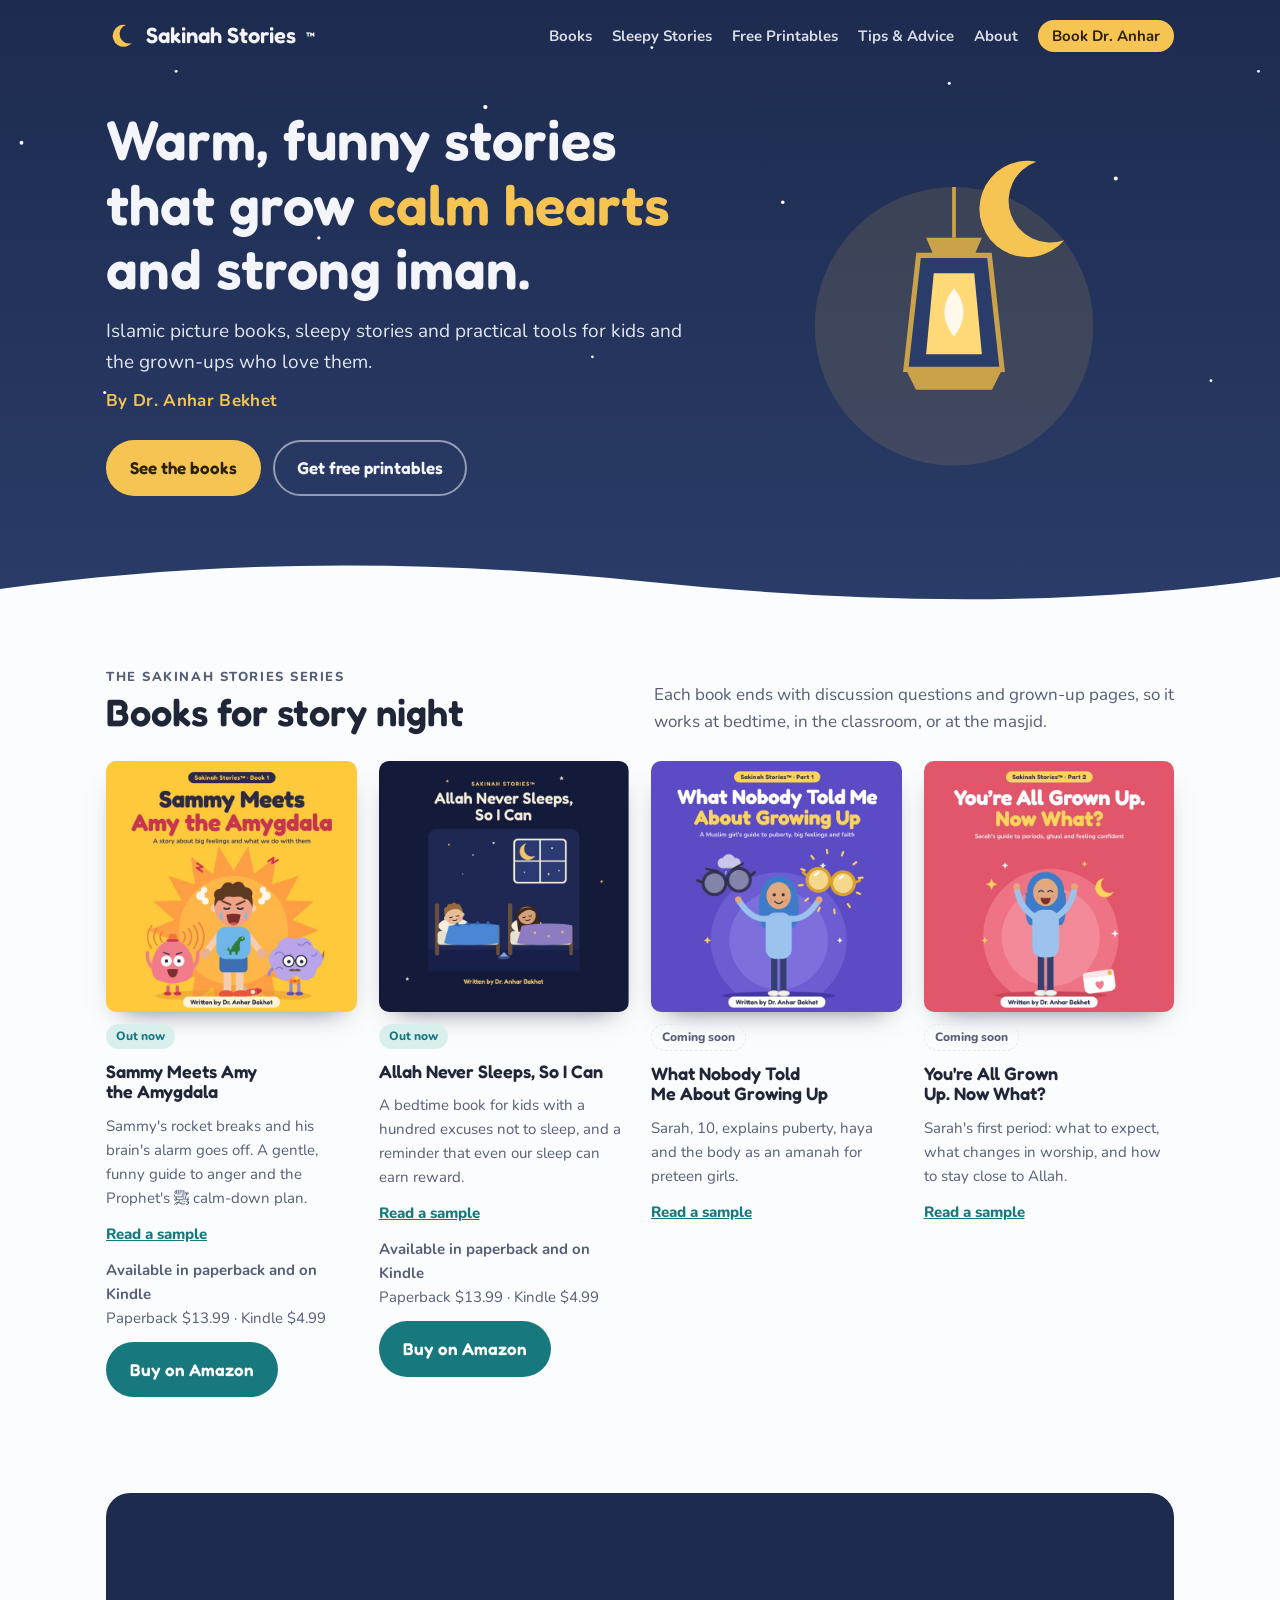
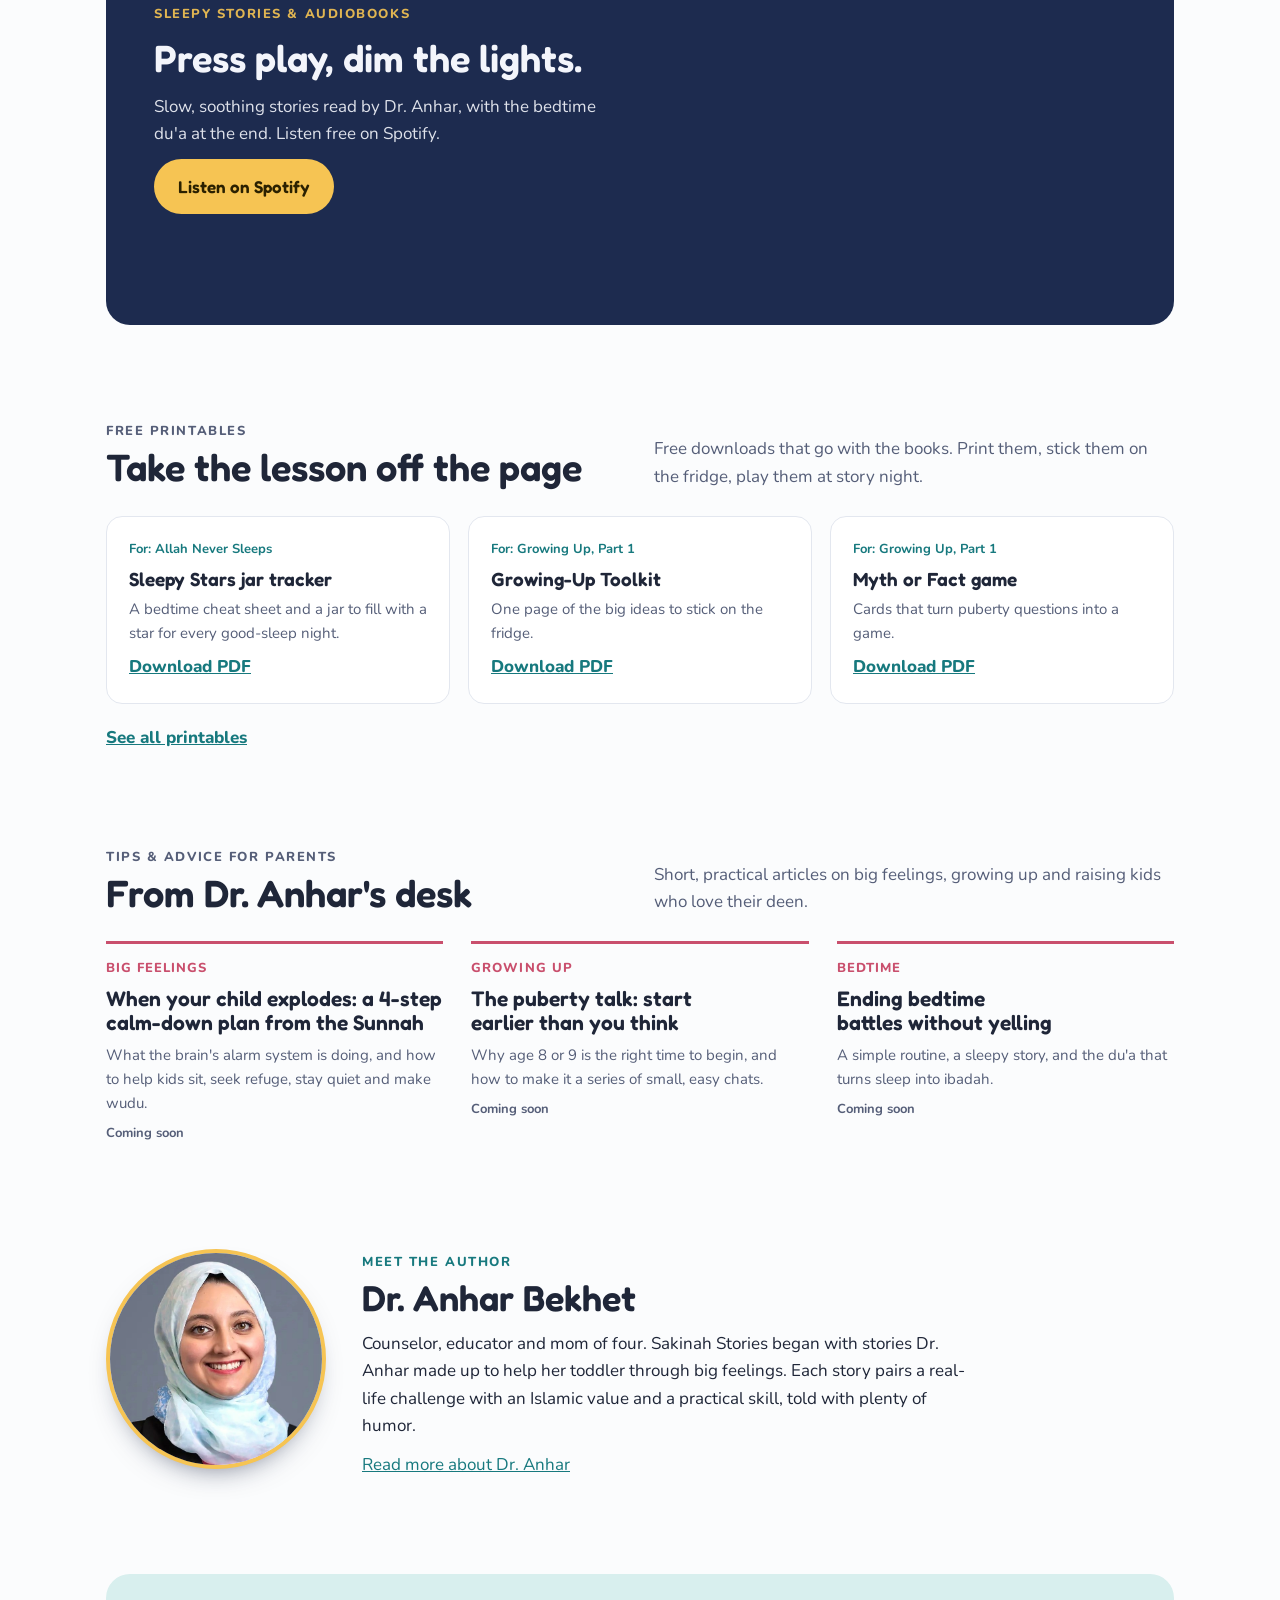
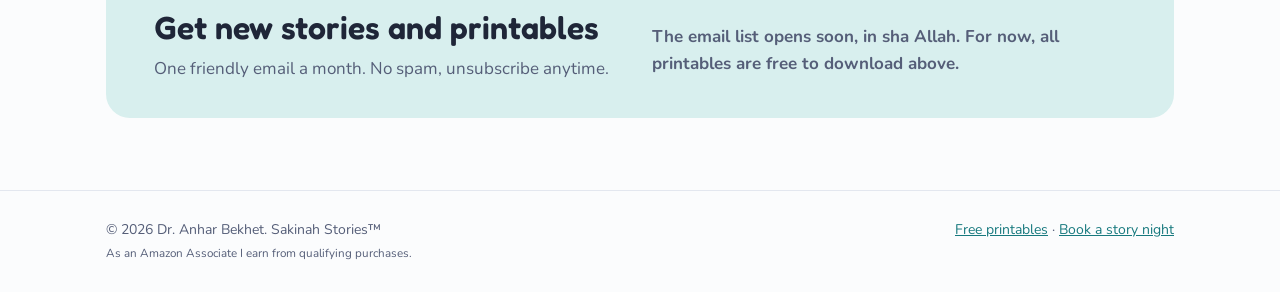
==== index.html @ 84733500 "Amazon affiliate link for Sammy and Associates disclosure Co-Authored-By: Claude Opus 5.5 <noreply@a" ====
<!doctype html>
<html lang="en">
<head>
<meta charset="utf-8">
<meta name="viewport" content="width=device-width, initial-scale=1">
<title>Sakinah Stories™ | Islamic children's books by Dr. Anhar Bekhet</title>
<meta name="description" content="Islamic children's picture books, sleepy stories, free printables and parenting tips by Dr. Anhar Bekhet.">
<meta property="og:title" content="Sakinah Stories™ | Islamic children's books by Dr. Anhar Bekhet">
<meta property="og:description" content="Islamic children's picture books, sleepy stories, free printables and parenting tips by Dr. Anhar Bekhet.">
<meta property="og:image" content="images/sammy.jpg">
<link rel="icon" href="images/favicon.svg" type="image/svg+xml">
<link rel="preconnect" href="https://fonts.googleapis.com">
<link rel="preconnect" href="https://fonts.gstatic.com" crossorigin>
<link rel="stylesheet" href="https://fonts.googleapis.com/css2?family=Fredoka:wght@400;500;600&family=Nunito:wght@400;600;700;800&display=swap">
<link rel="stylesheet" href="style.css">
</head>
<body>
<a class="skip" href="#main">Skip to content</a>
<header class="night">
<svg class="stars" aria-hidden="true" viewBox="0 0 1200 520" preserveAspectRatio="xMidYMid slice"><g fill="#fff"><circle class="twinkle" cx="80" cy="120" r="1.6"/><circle class="twinkle" cx="210" cy="60" r="1.2"/><circle class="twinkle" cx="330" cy="200" r="1.4"/><circle class="twinkle" cx="470" cy="90" r="1.8"/><circle class="twinkle" cx="610" cy="40" r="1.2"/><circle class="twinkle" cx="720" cy="170" r="1.5"/><circle class="twinkle" cx="860" cy="70" r="1.3"/><circle class="twinkle" cx="1000" cy="150" r="1.7"/><circle class="twinkle" cx="1120" cy="60" r="1.2"/><circle class="twinkle" cx="560" cy="300" r="1.1"/><circle class="twinkle" cx="150" cy="330" r="1.3"/><circle class="twinkle" cx="1080" cy="320" r="1.2"/></g></svg>
<div class="wrap">
<nav class="top" aria-label="Main">
<a class="logo" href="index.html"><svg width="30" height="30" viewBox="0 0 30 30" aria-hidden="true"><path d="M20 4a11 11 0 1 0 6 18A9 9 0 0 1 20 4z" fill="#f6c453"/></svg> Sakinah Stories<sup>™</sup></a>
<ul><li><a class="l" href="books.html">Books</a></li><li><a class="l" href="sleepy-stories.html">Sleepy Stories</a></li><li><a class="l" href="printables.html">Free Printables</a></li><li><a class="l" href="blog.html">Tips &amp; Advice</a></li><li><a class="l" href="about.html">About</a></li><li><a class="l cta" href="book.html">Book Dr. Anhar</a></li></ul>
</nav>
<div class="hero">
<div><h1>Warm, funny stories that grow <em>calm hearts</em> and strong iman.</h1>
<p class="lead">Islamic picture books, sleepy stories and practical tools for kids and the grown-ups who love them.</p>
<p class="byline">By Dr. Anhar Bekhet</p>
<div class="btns"><a class="btn gold" href="books.html">See the books</a><a class="btn ghost" href="printables.html">Get free printables</a></div></div>
<svg class="lantern" viewBox="0 0 300 300" role="img" aria-label="A glowing lantern under a crescent moon">
<circle cx="150" cy="170" r="110" fill="#f6c453" opacity=".12" class="glow"/>
<path d="M215 40a38 38 0 1 0 22 62a32 32 0 0 1-22-62z" fill="#f6c453"/>
<line x1="150" y1="60" x2="150" y2="100" stroke="#c9a24a" stroke-width="3"/>
<path d="M128 100h44l-6 14h-32z" fill="#c9a24a"/>
<path d="M122 114h56l10 90h-76z" fill="#2a3c69" stroke="#c9a24a" stroke-width="4"/>
<path d="M134 128h32l6 64h-44z" fill="#ffd978" class="glow"/>
<path d="M150 140c10 12 10 26 0 38c-10-12-10-26 0-38z" fill="#fff" opacity=".85"/>
<path d="M112 204h76l-8 16h-60z" fill="#c9a24a"/></svg></div>
</div>
<svg class="hill" viewBox="0 0 1200 60" preserveAspectRatio="none" aria-hidden="true"><path d="M0 60V30C200 0 400 0 600 22S1000 50 1200 18V60z" fill="var(--bg)"/></svg>
</header>
<main id="main">

<section class="block"><div class="wrap">
<div class="sec-head"><div><p class="eyebrow">The Sakinah Stories series</p><h2>Books for story night</h2></div>
<p>Each book ends with discussion questions and grown-up pages, so it works at bedtime, in the classroom, or at the masjid.</p></div>
<div class="books"><article class="book"><a href="books.html#sammy"><img class="cover" src="images/sammy.jpg" alt="Cover of Sammy Meets Amy the Amygdala" width="640" height="640" loading="lazy"></a><span class="tag">Out now</span><h3>Sammy Meets Amy the Amygdala</h3><p>Sammy's rocket breaks and his brain's alarm goes off. A gentle, funny guide to anger and the Prophet's ﷺ calm-down plan.</p><a class="sample-link" href="books.html#sample-sammy">Read a sample</a><p class="price"><b>Available in paperback and on Kindle</b><br>Paperback $13.99 · Kindle $4.99</p><a class="btn teal" href="https://www.amazon.com/dp/B0HR76SJWM?tag=sakinahstorie-20" target="_blank" rel="noopener">Buy on Amazon</a></article><article class="book"><a href="books.html#allah-never-sleeps"><img class="cover" src="images/allah-never-sleeps.jpg" alt="Cover of Allah Never Sleeps, So I Can" width="640" height="640" loading="lazy"></a><span class="tag">Out now</span><h3>Allah Never Sleeps, So I Can</h3><p>A bedtime book for kids with a hundred excuses not to sleep, and a reminder that even our sleep can earn reward.</p><a class="sample-link" href="books.html#sample-allah-never-sleeps">Read a sample</a><p class="price"><b>Available in paperback and on Kindle</b><br>Paperback $13.99 · Kindle $4.99</p><a class="btn teal" href="https://a.co/d/04DmVZm7" target="_blank" rel="noopener">Buy on Amazon</a></article><article class="book"><a href="books.html#growing-up"><img class="cover" src="images/sarah1.jpg" alt="Cover of What Nobody Told Me About Growing Up" width="640" height="640" loading="lazy"></a><span class="tag soon">Coming soon</span><h3>What Nobody Told Me About Growing Up</h3><p>Sarah, 10, explains puberty, haya and the body as an amanah for preteen girls.</p><a class="sample-link" href="books.html#sample-growing-up">Read a sample</a></article><article class="book"><a href="books.html#all-grown-up"><img class="cover" src="images/sarah2.jpg" alt="Cover of You're All Grown Up. Now What?" width="640" height="640" loading="lazy"></a><span class="tag soon">Coming soon</span><h3>You're All Grown Up. Now What?</h3><p>Sarah's first period: what to expect, what changes in worship, and how to stay close to Allah.</p><a class="sample-link" href="books.html#sample-all-grown-up">Read a sample</a></article></div>
</div></section>

<section class="block"><div class="wrap"><div class="sleepy">
<div><p class="eyebrow gold">Sleepy Stories &amp; audiobooks</p><h2>Press play, dim the lights.</h2>
<p>Slow, soothing stories read by Dr. Anhar, with the bedtime du'a at the end. Listen free on Spotify.</p>
<a class="btn gold" href="https://open.spotify.com/show/033keIqIgj5s4bLBWO1fwc" target="_blank" rel="noopener">Listen on Spotify</a></div>
<div><iframe class="spotify" title="Sleepy Stories on Spotify" src="https://open.spotify.com/embed/show/033keIqIgj5s4bLBWO1fwc?utm_source=generator&theme=0" height="352" frameborder="0" allow="autoplay; clipboard-write; encrypted-media; fullscreen; picture-in-picture" loading="lazy"></iframe></div>
</div></div></section>

<section class="block"><div class="wrap">
<div class="sec-head"><div><p class="eyebrow">Free printables</p><h2>Take the lesson off the page</h2></div>
<p>Free downloads that go with the books. Print them, stick them on the fridge, play them at story night.</p></div>
<div class="prints"><div class="print"><span class="meta">For: Allah Never Sleeps</span><h3>Sleepy Stars jar tracker</h3><p>A bedtime cheat sheet and a jar to fill with a star for every good-sleep night.</p><a class="dl" href="printables/sleepy-stars-bedtime-printable.pdf" download>Download PDF</a></div><div class="print"><span class="meta">For: Growing Up, Part 1</span><h3>Growing-Up Toolkit</h3><p>One page of the big ideas to stick on the fridge.</p><a class="dl" href="printables/growing-up-toolkit.pdf" download>Download PDF</a></div><div class="print"><span class="meta">For: Growing Up, Part 1</span><h3>Myth or Fact game</h3><p>Cards that turn puberty questions into a game.</p><a class="dl" href="printables/myth-or-fact-game.pdf" download>Download PDF</a></div></div>
<p class="more"><a href="printables.html">See all printables</a></p>
</div></section>

<section class="block"><div class="wrap">
<div class="sec-head"><div><p class="eyebrow">Tips &amp; advice for parents</p><h2>From Dr. Anhar's desk</h2></div>
<p>Short, practical articles on big feelings, growing up and raising kids who love their deen.</p></div>
<div class="posts"><article class="post"><span class="cat">Big feelings</span><h3>When your child explodes: a 4-step calm-down plan from the Sunnah</h3><p>What the brain's alarm system is doing, and how to help kids sit, seek refuge, stay quiet and make wudu.</p><span class="soon-note">Coming soon</span></article><article class="post"><span class="cat">Growing up</span><h3>The puberty talk: start earlier than you think</h3><p>Why age 8 or 9 is the right time to begin, and how to make it a series of small, easy chats.</p><span class="soon-note">Coming soon</span></article><article class="post"><span class="cat">Bedtime</span><h3>Ending bedtime battles without yelling</h3><p>A simple routine, a sleepy story, and the du'a that turns sleep into ibadah.</p><span class="soon-note">Coming soon</span></article></div>
</div></section>

<section class="block"><div class="wrap about">
<img class="portrait" src="images/dr-anhar-bekhet.jpg" alt="Dr. Anhar Bekhet" width="633" height="633">
<div><p class="eyebrow">Meet the author</p><h2>Dr. Anhar Bekhet</h2>
<p>Counselor, educator and mom of four. Sakinah Stories began with stories Dr. Anhar made up to help her toddler through big feelings. Each story pairs a real-life challenge with an Islamic value and a practical skill, told with plenty of humor.</p>
<p><a href="about.html">Read more about Dr. Anhar</a></p></div>
</div></section>
<section class="block" id="signup"><div class="wrap"><div class="signup">
<div><h2>Get new stories and printables</h2><p>One friendly email a month. No spam, unsubscribe anytime.</p></div>
<div><p class="signup-soon">The email list opens soon, in sha Allah. For now, all printables are free to download above.</p></div>
</div></div></section>

</main>
<footer><div class="wrap">
<span>© 2026 Dr. Anhar Bekhet. Sakinah Stories™<br><small>As an Amazon Associate I earn from qualifying purchases.</small></span>
<span><a href="printables.html">Free printables</a> · <a href="book.html">Book a story night</a></span>
</div></footer>
</body>
</html>
---- style.css ----
/* Sakinah Stories website. Night-sky header band, calm daytime page below. */
:root{
  --night:#1d2b4f; --night-2:#2a3c69; --star:#f6c453;
  --teal:#17797e; --teal-soft:#d8efee; --rose:#c94f6d;
  --bg:#fbfcfd; --surface:#ffffff; --ink:#1f2638; --muted:#555e78; --line:#e3e7ef;
  --on-night:#f3f5fb;
  --display:"Fredoka","Trebuchet MS",system-ui,sans-serif;
  --body:"Nunito","Segoe UI",system-ui,sans-serif;
}
@media (prefers-color-scheme:dark){:root{
  --bg:#121829; --surface:#1a2238; --ink:#e9ecf5; --muted:#a3abc4; --line:#2b3552; --teal-soft:#173c45; --teal:#4cc3c4; --rose:#ef8aa2; color-scheme:dark}}
*{box-sizing:border-box}
html{scroll-behavior:smooth}
body{margin:0;background:var(--bg);color:var(--ink);font-family:var(--body);font-size:17px;line-height:1.6}
img{max-width:100%;height:auto;display:block}
h1,h2,h3{font-family:var(--display);line-height:1.15;text-wrap:balance;margin:0}
p{margin:0}
a{color:var(--teal)}
.skip{position:absolute;left:-9999px}
.skip:focus{left:16px;top:16px;z-index:5;background:#fff;color:#000;padding:8px 12px;border-radius:8px}
.wrap{max-width:1100px;margin:0 auto;padding-left:max(16px,env(safe-area-inset-left,0px));padding-right:max(16px,env(safe-area-inset-right,0px))}
.night{background:linear-gradient(180deg,var(--night) 0%,var(--night-2) 100%);color:var(--on-night);position:relative;overflow:hidden}
.stars{position:absolute;inset:0;width:100%;height:100%;pointer-events:none}
nav.top{display:flex;align-items:center;justify-content:space-between;gap:16px;padding-block:18px;flex-wrap:wrap;position:relative}
.logo{font-family:var(--display);font-weight:600;font-size:22px;color:var(--on-night);text-decoration:none;display:flex;align-items:center;gap:10px}
.logo sup{font-size:11px}
nav.top ul{list-style:none;display:flex;gap:6px 20px;margin:0;padding:0;flex-wrap:wrap}
nav.top a.l{color:var(--on-night);text-decoration:none;font-weight:700;font-size:15px;opacity:.88}
nav.top a.l:hover,nav.top a.l:focus-visible,nav.top a.on{opacity:1;text-decoration:underline;text-decoration-color:var(--star);text-underline-offset:6px;text-decoration-thickness:2px}
.hero{display:grid;grid-template-columns:1.15fr .85fr;gap:32px;align-items:center;padding-block:36px 64px;position:relative}
.hero.small{grid-template-columns:1fr;padding-block:28px 48px}
.hero h1{font-size:clamp(34px,5vw,56px);font-weight:600}
.hero.small h1{font-size:clamp(32px,4.4vw,48px);margin-top:4px}
.hero h1 em{font-style:normal;color:var(--star)}
.hero .lead{font-size:19px;margin-top:16px;max-width:56ch;opacity:.92}
.byline{margin-top:10px;font-weight:700;color:var(--star);letter-spacing:.02em}
.btns{display:flex;gap:12px;flex-wrap:wrap;margin-top:26px}
.btn{display:inline-block;align-self:flex-start;font-family:var(--display);font-weight:600;font-size:17px;padding:12px 22px;border-radius:999px;text-decoration:none;border:2px solid transparent}
.btn.gold{background:var(--star);color:#2b2100}
.btn.ghost{border-color:rgba(255,255,255,.5);color:var(--on-night)}
.btn.teal{background:var(--teal);color:#fff}
.btn:focus-visible,a:focus-visible{outline:3px solid var(--rose);outline-offset:2px}
.lantern{width:100%;max-width:380px;justify-self:center}
.hill{display:block;width:100%;height:60px;margin-top:-1px}
section.block{padding-block:48px}
.eyebrow{font-size:13px;font-weight:800;letter-spacing:.12em;text-transform:uppercase;color:var(--teal)}
.eyebrow.gold{color:var(--star)}
.sec-head{display:flex;justify-content:space-between;align-items:end;gap:16px;flex-wrap:wrap;margin-bottom:26px}
.sec-head h2{font-size:clamp(28px,3.4vw,38px);font-weight:600;margin-top:4px}
.sec-head p{color:var(--muted);max-width:52ch}
.books{display:grid;grid-template-columns:repeat(4,1fr);gap:22px}
.book{display:flex;flex-direction:column;gap:12px;min-width:0}
.cover{aspect-ratio:1/1;width:100%;object-fit:cover;border-radius:10px;box-shadow:0 12px 26px -16px rgba(20,30,60,.7)}
.book h3{font-size:18px;font-weight:600}
.book p{color:var(--muted);font-size:15px}
.tag{align-self:flex-start;font-size:12px;font-weight:800;padding:3px 10px;border-radius:999px;background:var(--teal-soft);color:var(--teal)}
.tag.soon{background:transparent;border:1.5px dashed var(--line);color:var(--muted)}
.book-list{display:flex;flex-direction:column;gap:48px}
.book-row{display:grid;grid-template-columns:300px 1fr;gap:36px;align-items:center;scroll-margin-top:24px}
.book-row>div{display:flex;flex-direction:column;gap:12px;min-width:0}
.book-row h2{font-size:clamp(26px,3vw,34px);font-weight:600}
.book-row .ages{font-weight:800;color:var(--rose)}
.book-row p{max-width:62ch}
.price{color:var(--muted);font-size:15px}
.sleepy{background:var(--night);color:var(--on-night);border-radius:24px;padding:40px clamp(20px,4vw,48px);display:grid;grid-template-columns:1fr 1fr;gap:32px;align-items:center}
.sleepy>div:first-child{display:flex;flex-direction:column;gap:12px}
.sleepy h2{font-size:clamp(28px,3.4vw,38px);font-weight:600}
.sleepy p{opacity:.9}
.tracks{display:flex;flex-direction:column;gap:10px}
.track{display:flex;align-items:center;gap:14px;background:rgba(255,255,255,.07);border:1px solid rgba(255,255,255,.12);border-radius:14px;padding:12px 14px}
.play{flex:none;width:42px;height:42px;border-radius:50%;background:var(--star);display:grid;place-items:center;opacity:.75}
.track b{font-family:var(--display);font-weight:500;display:block}
.track span{font-size:14px;opacity:.75}
.track .len{margin-left:auto;font-size:13px;white-space:nowrap}
.prints{display:grid;grid-template-columns:repeat(3,1fr);gap:18px}
.prints.two{grid-template-columns:repeat(2,1fr)}
.print{background:var(--surface);border:1px solid var(--line);border-radius:16px;padding:22px;display:flex;flex-direction:column;gap:8px;min-width:0}
.print h3{font-size:19px;font-weight:600}
.print p{color:var(--muted);font-size:15px;flex:1}
.print .meta{font-size:13px;font-weight:700;color:var(--teal)}
.print .dl{font-weight:800}
.more{margin-top:20px;font-weight:800}
.posts{display:grid;grid-template-columns:repeat(3,1fr);gap:28px}
.post{display:flex;flex-direction:column;gap:8px;border-top:3px solid var(--rose);padding-top:14px;min-width:0}
.post .cat{font-size:13px;font-weight:800;color:var(--rose);text-transform:uppercase;letter-spacing:.08em}
.post h3{font-size:21px;font-weight:600}
.post p{color:var(--muted);font-size:15px}
.soon-note{font-size:13px;font-weight:700;color:var(--muted)}
.about{display:grid;grid-template-columns:220px 1fr;gap:36px;align-items:center}
.portrait{aspect-ratio:1;width:100%;max-width:220px;border-radius:50%;background:var(--teal-soft);display:grid;place-items:center;color:var(--teal);font-family:var(--display);font-size:15px;text-align:center;padding:20px;border:3px dashed var(--teal)}
.about h2{font-size:clamp(26px,3.2vw,36px);font-weight:600;margin-top:4px}
.about p{margin-top:12px;max-width:62ch}
.prose h2{margin-top:28px}
.signup{background:var(--teal-soft);border-radius:24px;padding:36px clamp(20px,4vw,48px);display:grid;grid-template-columns:1fr 1fr;gap:24px;align-items:center}
.signup h2{font-size:clamp(24px,3vw,32px);font-weight:600}
.signup p{color:var(--muted);margin-top:8px}
.signup-soon{font-weight:700}
footer{border-top:1px solid var(--line);margin-top:24px;padding-block:28px;color:var(--muted);font-size:14px}
footer .wrap{display:flex;justify-content:space-between;gap:12px;flex-wrap:wrap}
@media (max-width:860px){
  .hero,.sleepy,.signup{grid-template-columns:1fr}
  .lantern{max-width:240px}
  .books{grid-template-columns:repeat(2,1fr)}
  .prints,.prints.two,.posts{grid-template-columns:1fr}
  .about,.book-row{grid-template-columns:1fr}
  .book-row .cover{max-width:320px}
  .portrait{max-width:160px}
}
@media (prefers-reduced-motion:no-preference){
  .twinkle{animation:tw 3.2s ease-in-out infinite}
  .twinkle:nth-child(2n){animation-delay:1.1s}
  .twinkle:nth-child(3n){animation-delay:2s}
  @keyframes tw{50%{opacity:.25}}
  .glow{animation:gl 4s ease-in-out infinite}
  @keyframes gl{50%{opacity:.55}}
}
/* Booking page */
nav.top a.l.cta{background:var(--star);color:#2b2100;opacity:1;padding:6px 14px;border-radius:999px;text-decoration:none}
nav.top a.l.cta:hover,nav.top a.l.cta:focus-visible{text-decoration:none;filter:brightness(1.05)}
.offers{display:grid;grid-template-columns:repeat(2,1fr);gap:20px}
.offer{background:var(--surface);border:1px solid var(--line);border-radius:16px;padding:24px;display:flex;flex-direction:column;gap:12px;min-width:0}
.offer h3{font-size:22px;font-weight:600}
.offer dl{margin:0;display:flex;flex-wrap:wrap;gap:6px 24px;font-size:15px}
.offer dl div{display:flex;gap:6px}
.offer dt{font-weight:800;color:var(--teal)}
.offer dd{margin:0}
.offer .fits{color:var(--muted);font-size:15px}
.steps{list-style:none;counter-reset:s;margin:0;padding:0;display:grid;grid-template-columns:repeat(3,1fr);gap:24px}
.steps li{counter-increment:s;display:flex;flex-direction:column;gap:6px}
.steps li::before{content:counter(s);font-family:var(--display);font-weight:600;font-size:20px;width:44px;height:44px;border-radius:50%;background:var(--night);color:var(--star);display:grid;place-items:center}
.steps b{font-family:var(--display);font-weight:600;font-size:19px}
.steps span{color:var(--muted)}
.request{background:var(--teal-soft);border-radius:24px;padding:36px clamp(20px,4vw,48px);display:grid;grid-template-columns:.8fr 1.2fr;gap:32px}
.request-intro{display:flex;flex-direction:column;gap:10px}
.request h2{font-size:clamp(24px,3vw,32px);font-weight:600}
.request-intro p{color:var(--muted)}
.email{color:var(--ink);word-break:break-all}
.bookform{display:grid;grid-template-columns:1fr 1fr;gap:14px}
.bookform label{display:flex;flex-direction:column;gap:6px;font-weight:700;font-size:15px;min-width:0}
.bookform .wide{grid-column:1/-1}
.bookform input,.bookform select,.bookform textarea{font:inherit;font-weight:400;padding:10px 14px;border-radius:12px;border:1.5px solid var(--line);background:var(--surface);color:var(--ink);width:100%}
.bookform input:focus-visible,.bookform select:focus-visible,.bookform textarea:focus-visible{outline:3px solid var(--teal);outline-offset:1px}
.bookform button{grid-column:1/-1;justify-self:start;border:0;cursor:pointer}
@media (max-width:860px){.offers,.steps,.request,.bookform{grid-template-columns:1fr}}
.spotify{width:100%;max-width:100%;border:0;border-radius:12px;display:block}
img.portrait{padding:0;border:4px solid var(--star);object-fit:cover;box-shadow:0 14px 30px -18px rgba(20,30,60,.7)}
/* About page */
.about-story{display:grid;grid-template-columns:1fr 1fr;gap:40px}
.about-story h2{font-size:clamp(24px,2.8vw,32px);font-weight:600;margin-top:4px}
.about-story p{margin-top:12px}
.about-story .eyebrow{margin-top:0}
.hopes{display:grid;grid-template-columns:1fr 1fr;gap:20px;margin-top:14px}
.hope{background:var(--night);color:var(--on-night);border-radius:18px;padding:26px}
.hope h3{font-size:22px;font-weight:600;color:var(--star)}
.hope p{margin-top:8px;opacity:.92}
@media (max-width:860px){.about-story,.hopes{grid-template-columns:1fr}}
/* Read a sample */
.row-btns{display:flex;flex-wrap:wrap;gap:12px;align-items:center}
.row-btns .price{flex-basis:100%;order:3}
.btn.ghost-dark{background:transparent;border-color:var(--teal);color:var(--teal);cursor:pointer;font:inherit;font-family:var(--display);font-weight:600;font-size:17px}
.sample-link{font-weight:800;font-size:15px}
dialog.sample{width:min(1100px,calc(100vw - 24px));max-height:calc(100vh - 24px);border:0;border-radius:18px;padding:0;background:var(--surface);color:var(--ink)}
dialog.sample::backdrop{background:rgba(15,22,42,.75)}
.sample-head{display:flex;align-items:center;gap:12px;padding:14px 18px;border-bottom:1px solid var(--line);position:sticky;top:0;background:var(--surface)}
.sample-head b{font-family:var(--display);font-weight:600;font-size:18px}
.sample-head span{color:var(--muted);font-size:14px}
.sample-head .close{margin-left:auto;border:0;background:var(--teal-soft);color:var(--ink);width:36px;height:36px;border-radius:50%;font-size:16px;cursor:pointer}
.pages{display:flex;gap:12px;overflow-x:auto;scroll-snap-type:x mandatory;padding:16px 18px}
.pages img{flex:none;width:min(480px,80vw);height:auto;scroll-snap-align:start;border-radius:8px;box-shadow:0 6px 18px -10px rgba(20,30,60,.5)}
.sample-foot{padding:4px 18px 18px;font-weight:700}
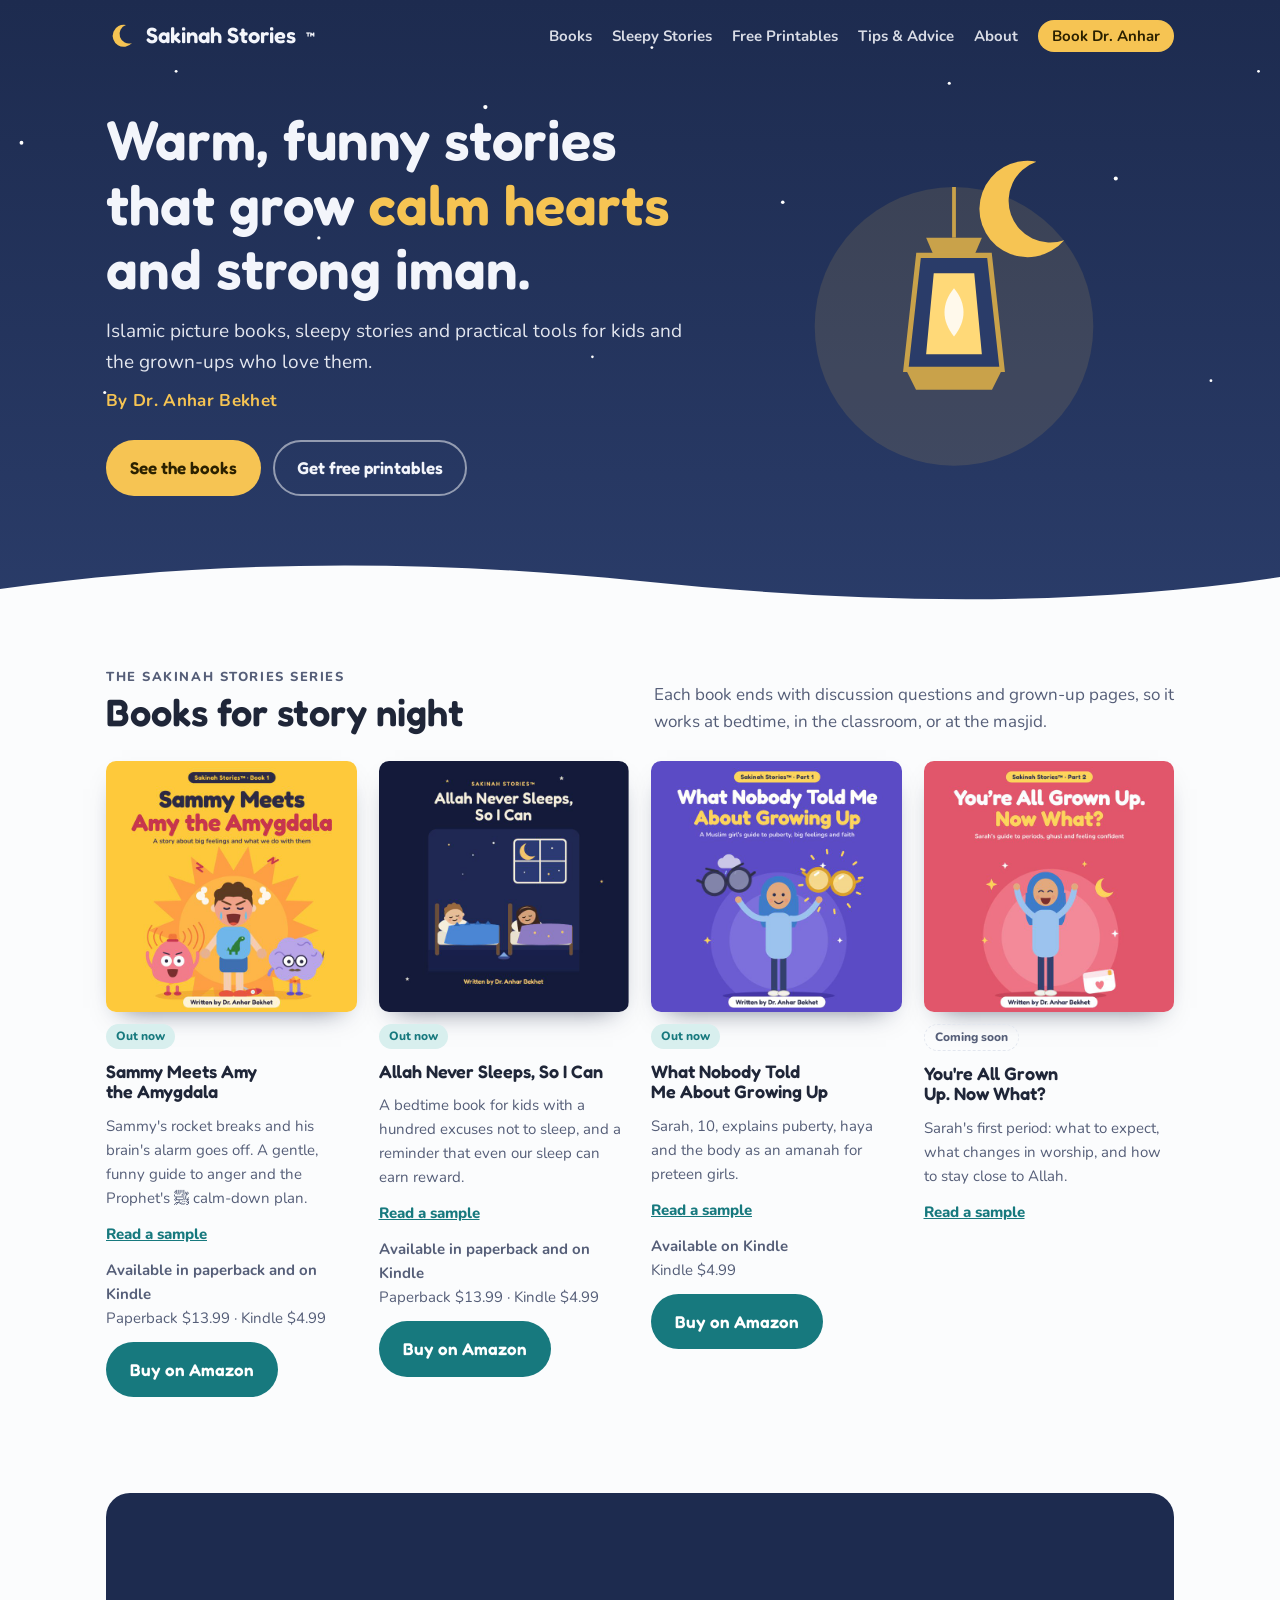
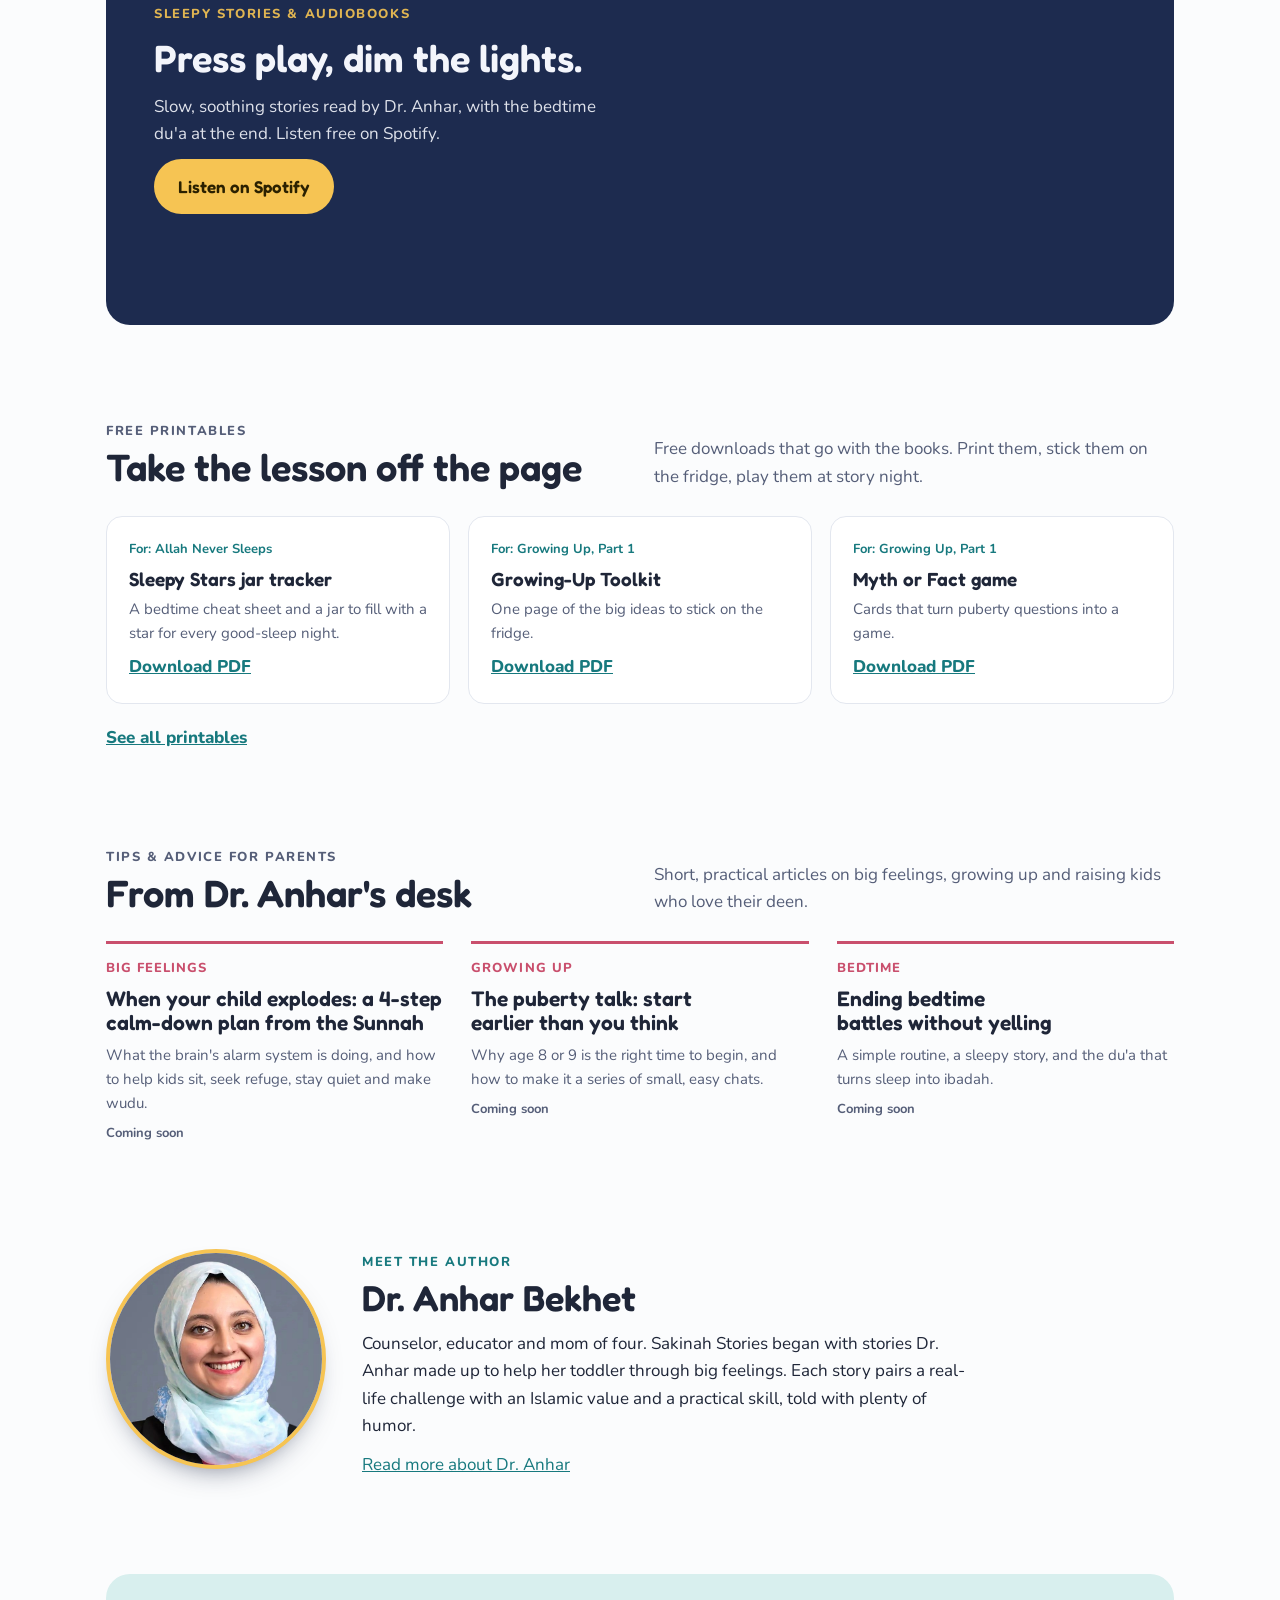
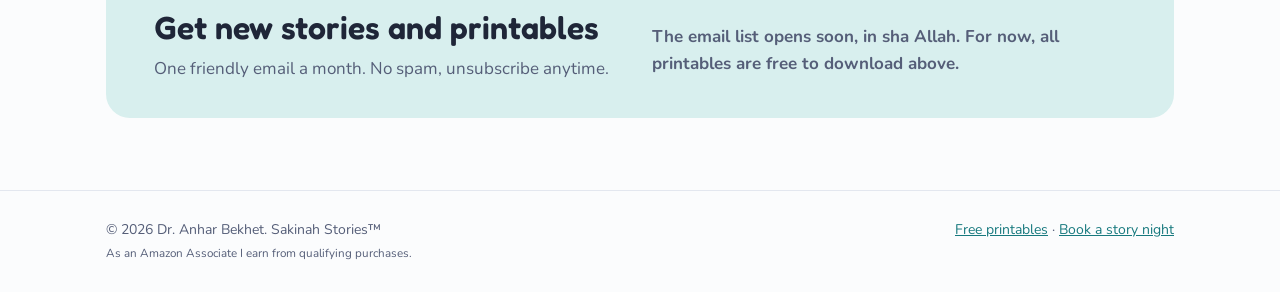
==== commit d1aa8226: "What Nobody Told Me About Growing Up is out now on Kindle Co-Authored-By: Claude Opus 5.5 <noreply@a" ====
--- a/index.html
+++ b/index.html
@@ -45,7 +45,7 @@
 <section class="block"><div class="wrap">
 <div class="sec-head"><div><p class="eyebrow">The Sakinah Stories series</p><h2>Books for story night</h2></div>
 <p>Each book ends with discussion questions and grown-up pages, so it works at bedtime, in the classroom, or at the masjid.</p></div>
-<div class="books"><article class="book"><a href="books.html#sammy"><img class="cover" src="images/sammy.jpg" alt="Cover of Sammy Meets Amy the Amygdala" width="640" height="640" loading="lazy"></a><span class="tag">Out now</span><h3>Sammy Meets Amy the Amygdala</h3><p>Sammy's rocket breaks and his brain's alarm goes off. A gentle, funny guide to anger and the Prophet's ﷺ calm-down plan.</p><a class="sample-link" href="books.html#sample-sammy">Read a sample</a><p class="price"><b>Available in paperback and on Kindle</b><br>Paperback $13.99 · Kindle $4.99</p><a class="btn teal" href="https://www.amazon.com/dp/B0HR76SJWM?tag=sakinahstorie-20" target="_blank" rel="noopener">Buy on Amazon</a></article><article class="book"><a href="books.html#allah-never-sleeps"><img class="cover" src="images/allah-never-sleeps.jpg" alt="Cover of Allah Never Sleeps, So I Can" width="640" height="640" loading="lazy"></a><span class="tag">Out now</span><h3>Allah Never Sleeps, So I Can</h3><p>A bedtime book for kids with a hundred excuses not to sleep, and a reminder that even our sleep can earn reward.</p><a class="sample-link" href="books.html#sample-allah-never-sleeps">Read a sample</a><p class="price"><b>Available in paperback and on Kindle</b><br>Paperback $13.99 · Kindle $4.99</p><a class="btn teal" href="https://a.co/d/04DmVZm7" target="_blank" rel="noopener">Buy on Amazon</a></article><article class="book"><a href="books.html#growing-up"><img class="cover" src="images/sarah1.jpg" alt="Cover of What Nobody Told Me About Growing Up" width="640" height="640" loading="lazy"></a><span class="tag soon">Coming soon</span><h3>What Nobody Told Me About Growing Up</h3><p>Sarah, 10, explains puberty, haya and the body as an amanah for preteen girls.</p><a class="sample-link" href="books.html#sample-growing-up">Read a sample</a></article><article class="book"><a href="books.html#all-grown-up"><img class="cover" src="images/sarah2.jpg" alt="Cover of You're All Grown Up. Now What?" width="640" height="640" loading="lazy"></a><span class="tag soon">Coming soon</span><h3>You're All Grown Up. Now What?</h3><p>Sarah's first period: what to expect, what changes in worship, and how to stay close to Allah.</p><a class="sample-link" href="books.html#sample-all-grown-up">Read a sample</a></article></div>
+<div class="books"><article class="book"><a href="books.html#sammy"><img class="cover" src="images/sammy.jpg" alt="Cover of Sammy Meets Amy the Amygdala" width="640" height="640" loading="lazy"></a><span class="tag">Out now</span><h3>Sammy Meets Amy the Amygdala</h3><p>Sammy's rocket breaks and his brain's alarm goes off. A gentle, funny guide to anger and the Prophet's ﷺ calm-down plan.</p><a class="sample-link" href="books.html#sample-sammy">Read a sample</a><p class="price"><b>Available in paperback and on Kindle</b><br>Paperback $13.99 · Kindle $4.99</p><a class="btn teal" href="https://www.amazon.com/dp/B0HR76SJWM?tag=sakinahstorie-20" target="_blank" rel="noopener">Buy on Amazon</a></article><article class="book"><a href="books.html#allah-never-sleeps"><img class="cover" src="images/allah-never-sleeps.jpg" alt="Cover of Allah Never Sleeps, So I Can" width="640" height="640" loading="lazy"></a><span class="tag">Out now</span><h3>Allah Never Sleeps, So I Can</h3><p>A bedtime book for kids with a hundred excuses not to sleep, and a reminder that even our sleep can earn reward.</p><a class="sample-link" href="books.html#sample-allah-never-sleeps">Read a sample</a><p class="price"><b>Available in paperback and on Kindle</b><br>Paperback $13.99 · Kindle $4.99</p><a class="btn teal" href="https://www.amazon.com/dp/B0HR8286MT?tag=sakinahstorie-20" target="_blank" rel="noopener">Buy on Amazon</a></article><article class="book"><a href="books.html#growing-up"><img class="cover" src="images/sarah1.jpg" alt="Cover of What Nobody Told Me About Growing Up" width="640" height="640" loading="lazy"></a><span class="tag">Out now</span><h3>What Nobody Told Me About Growing Up</h3><p>Sarah, 10, explains puberty, haya and the body as an amanah for preteen girls.</p><a class="sample-link" href="books.html#sample-growing-up">Read a sample</a><p class="price"><b>Available on Kindle</b><br>Kindle $4.99</p><a class="btn teal" href="https://www.amazon.com/dp/B0HRX79WGG?tag=sakinahstorie-20" target="_blank" rel="noopener">Buy on Amazon</a></article><article class="book"><a href="books.html#all-grown-up"><img class="cover" src="images/sarah2.jpg" alt="Cover of You're All Grown Up. Now What?" width="640" height="640" loading="lazy"></a><span class="tag soon">Coming soon</span><h3>You're All Grown Up. Now What?</h3><p>Sarah's first period: what to expect, what changes in worship, and how to stay close to Allah.</p><a class="sample-link" href="books.html#sample-all-grown-up">Read a sample</a></article></div>
 </div></section>
 
 <section class="block"><div class="wrap"><div class="sleepy">
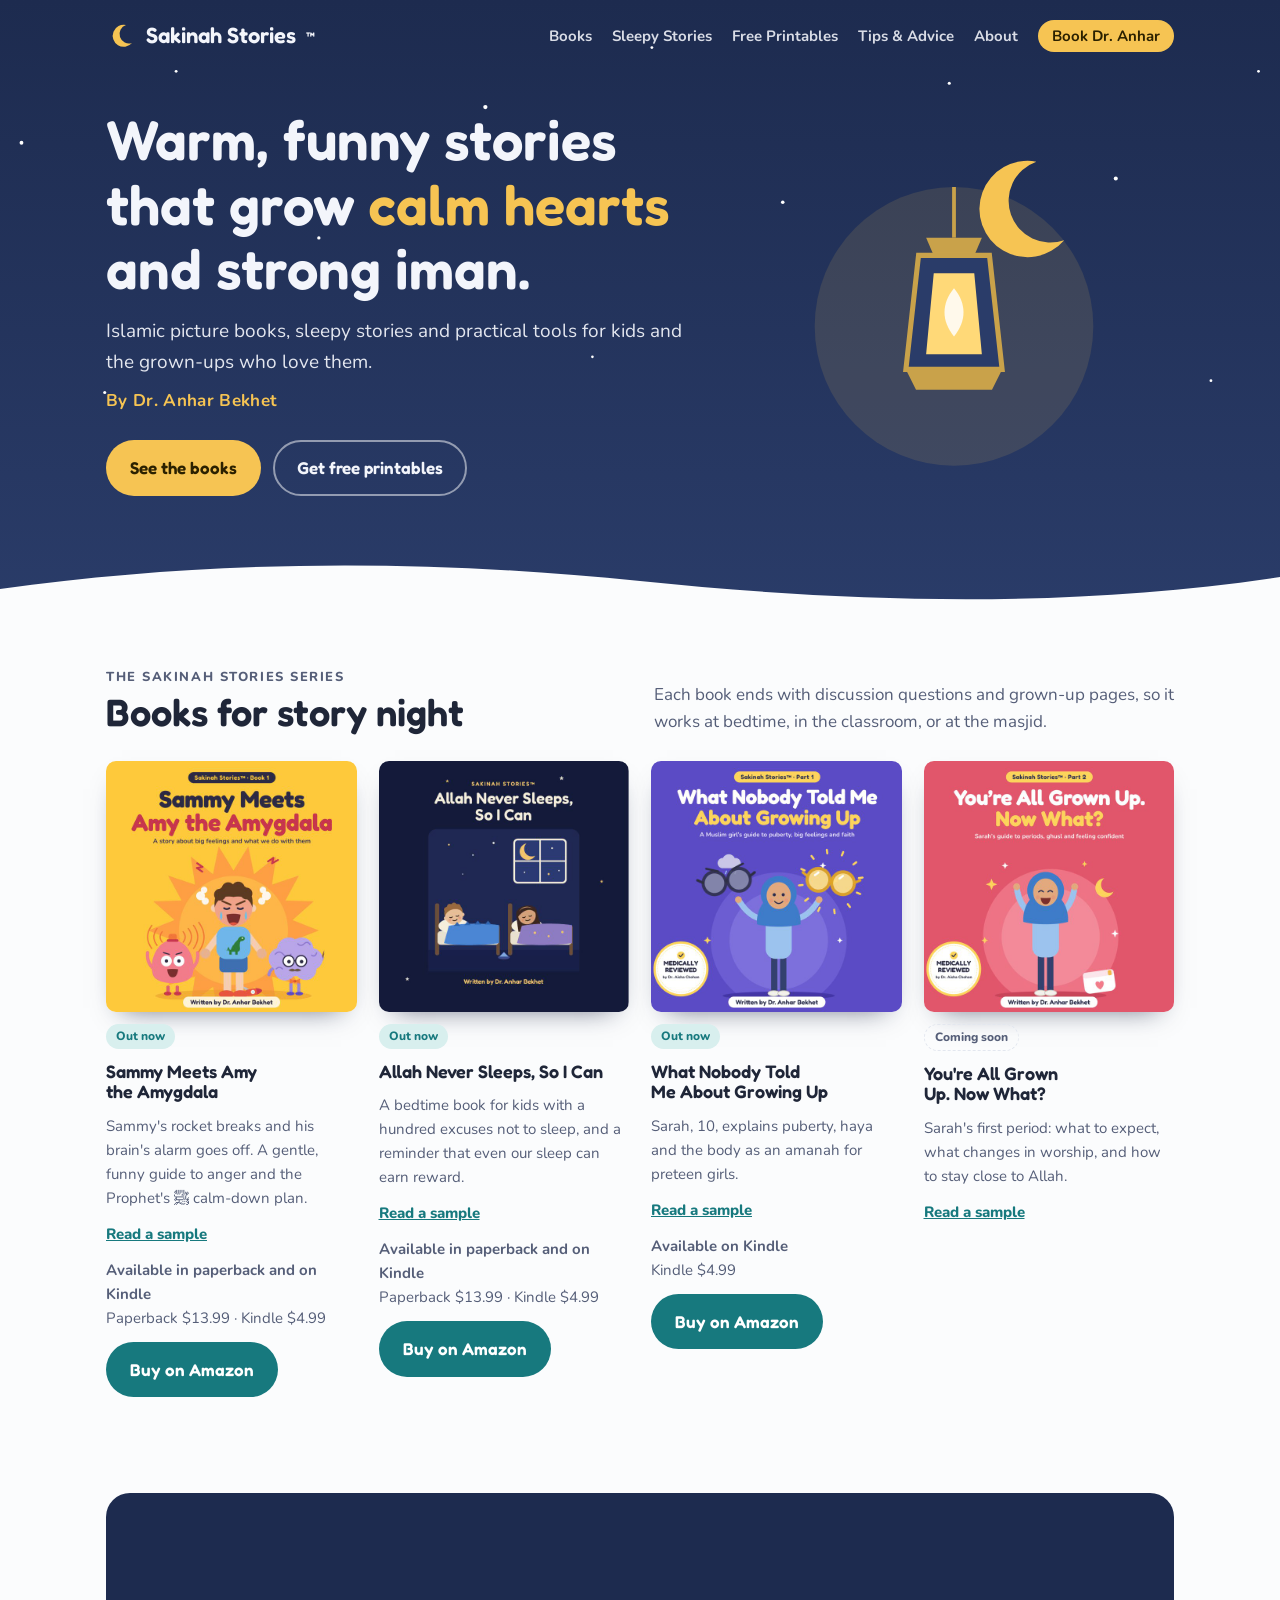
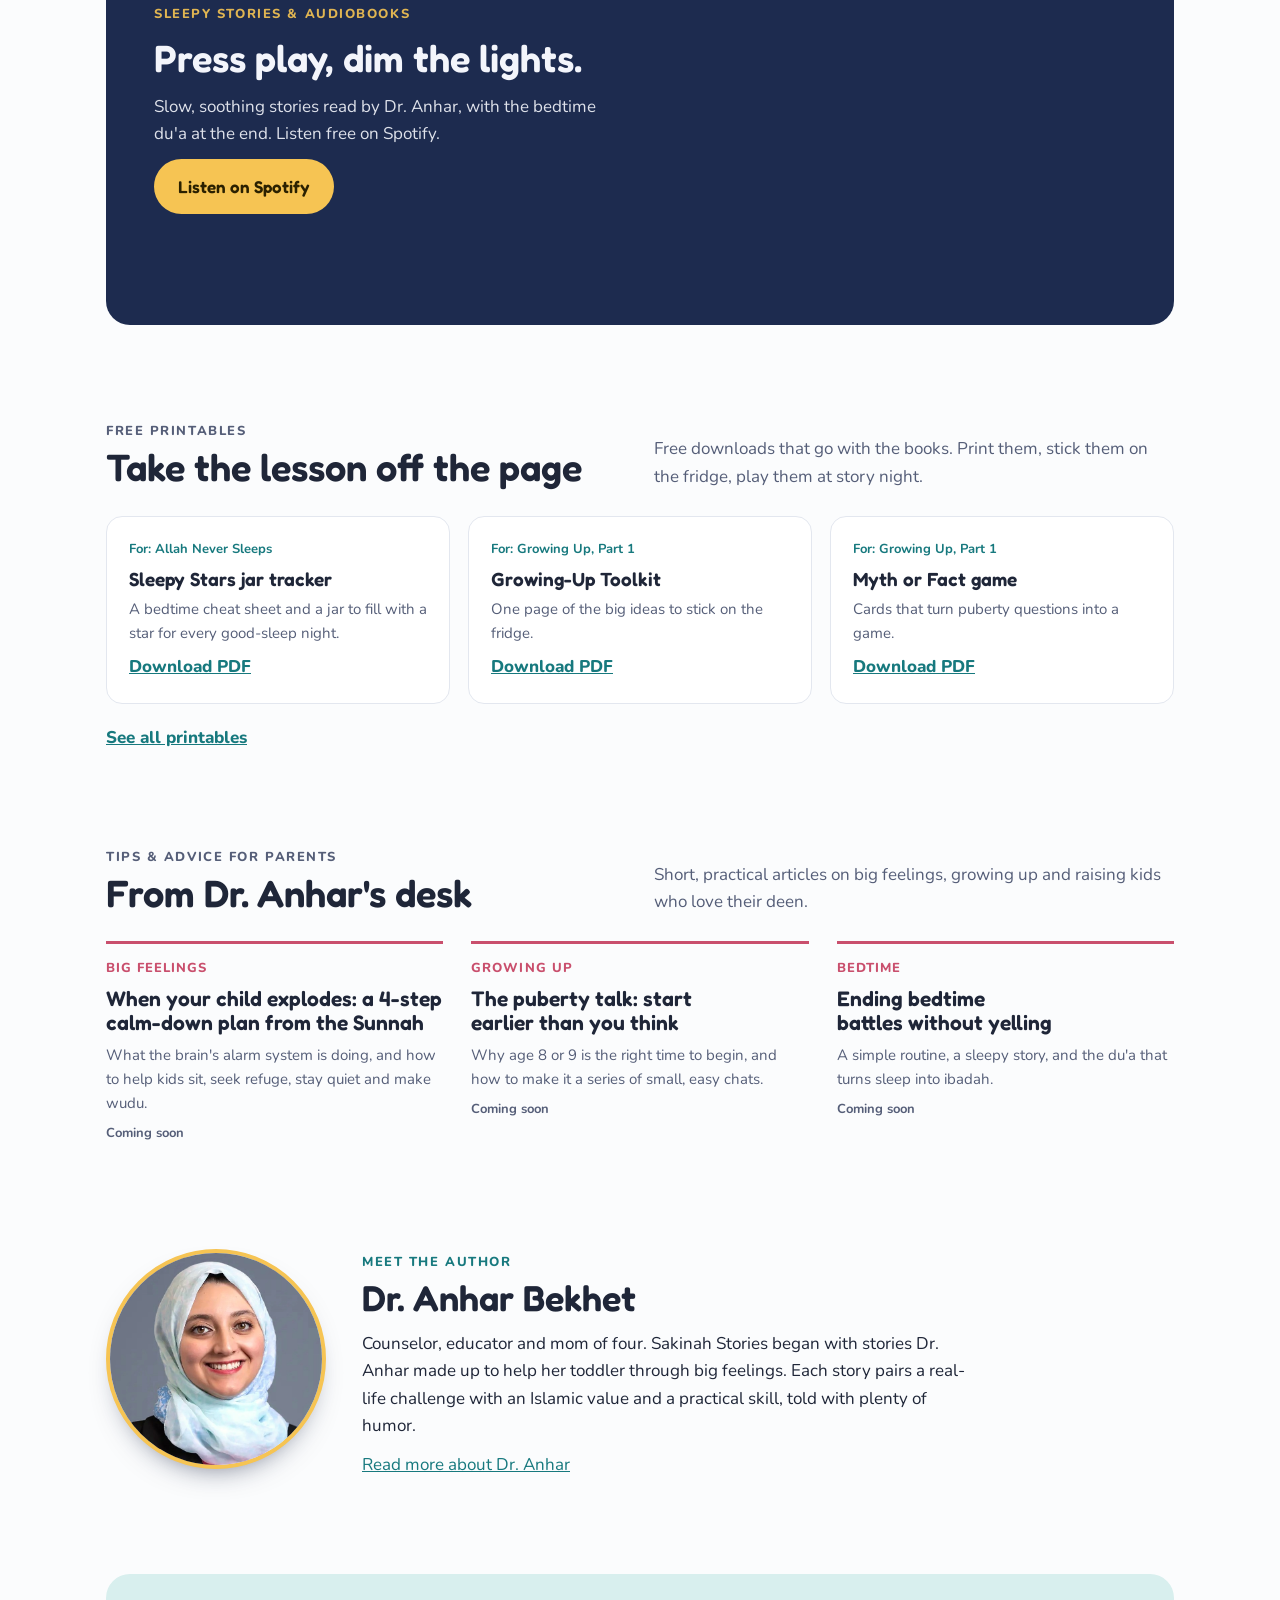
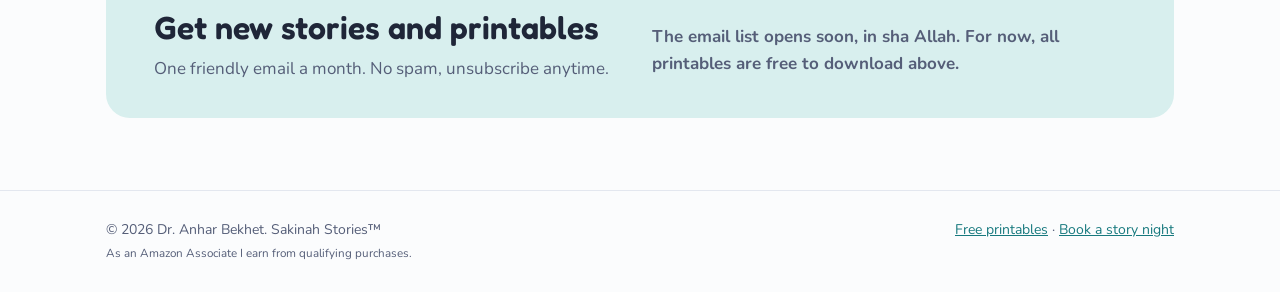
==== commit 4324fad0: "Sarah covers with Medically Reviewed badge; refresh samples Co-Authored-By: Claude Opus 5.5 <noreply" ====
--- a/index.html
+++ b/index.html
@@ -45,7 +45,7 @@
 <section class="block"><div class="wrap">
 <div class="sec-head"><div><p class="eyebrow">The Sakinah Stories series</p><h2>Books for story night</h2></div>
 <p>Each book ends with discussion questions and grown-up pages, so it works at bedtime, in the classroom, or at the masjid.</p></div>
-<div class="books"><article class="book"><a href="books.html#sammy"><img class="cover" src="images/sammy.jpg" alt="Cover of Sammy Meets Amy the Amygdala" width="640" height="640" loading="lazy"></a><span class="tag">Out now</span><h3>Sammy Meets Amy the Amygdala</h3><p>Sammy's rocket breaks and his brain's alarm goes off. A gentle, funny guide to anger and the Prophet's ﷺ calm-down plan.</p><a class="sample-link" href="books.html#sample-sammy">Read a sample</a><p class="price"><b>Available in paperback and on Kindle</b><br>Paperback $13.99 · Kindle $4.99</p><a class="btn teal" href="https://www.amazon.com/dp/B0HR76SJWM?tag=sakinahstorie-20" target="_blank" rel="noopener">Buy on Amazon</a></article><article class="book"><a href="books.html#allah-never-sleeps"><img class="cover" src="images/allah-never-sleeps.jpg" alt="Cover of Allah Never Sleeps, So I Can" width="640" height="640" loading="lazy"></a><span class="tag">Out now</span><h3>Allah Never Sleeps, So I Can</h3><p>A bedtime book for kids with a hundred excuses not to sleep, and a reminder that even our sleep can earn reward.</p><a class="sample-link" href="books.html#sample-allah-never-sleeps">Read a sample</a><p class="price"><b>Available in paperback and on Kindle</b><br>Paperback $13.99 · Kindle $4.99</p><a class="btn teal" href="https://www.amazon.com/dp/B0HR8286MT?tag=sakinahstorie-20" target="_blank" rel="noopener">Buy on Amazon</a></article><article class="book"><a href="books.html#growing-up"><img class="cover" src="images/sarah1.jpg" alt="Cover of What Nobody Told Me About Growing Up" width="640" height="640" loading="lazy"></a><span class="tag">Out now</span><h3>What Nobody Told Me About Growing Up</h3><p>Sarah, 10, explains puberty, haya and the body as an amanah for preteen girls.</p><a class="sample-link" href="books.html#sample-growing-up">Read a sample</a><p class="price"><b>Available on Kindle</b><br>Kindle $4.99</p><a class="btn teal" href="https://www.amazon.com/dp/B0HRX79WGG?tag=sakinahstorie-20" target="_blank" rel="noopener">Buy on Amazon</a></article><article class="book"><a href="books.html#all-grown-up"><img class="cover" src="images/sarah2.jpg" alt="Cover of You're All Grown Up. Now What?" width="640" height="640" loading="lazy"></a><span class="tag soon">Coming soon</span><h3>You're All Grown Up. Now What?</h3><p>Sarah's first period: what to expect, what changes in worship, and how to stay close to Allah.</p><a class="sample-link" href="books.html#sample-all-grown-up">Read a sample</a></article></div>
+<div class="books"><article class="book"><a href="books.html#sammy"><img class="cover" src="images/sammy.jpg" alt="Cover of Sammy Meets Amy the Amygdala" width="640" height="640" loading="lazy"></a><span class="tag">Out now</span><h3>Sammy Meets Amy the Amygdala</h3><p>Sammy's rocket breaks and his brain's alarm goes off. A gentle, funny guide to anger and the Prophet's ﷺ calm-down plan.</p><a class="sample-link" href="books.html#sample-sammy">Read a sample</a><p class="price"><b>Available in paperback and on Kindle</b><br>Paperback $13.99 · Kindle $4.99</p><a class="btn teal" href="https://www.amazon.com/dp/B0HR76SJWM?tag=sakinahstorie-20" target="_blank" rel="noopener">Buy on Amazon</a></article><article class="book"><a href="books.html#allah-never-sleeps"><img class="cover" src="images/allah-never-sleeps.jpg" alt="Cover of Allah Never Sleeps, So I Can" width="640" height="640" loading="lazy"></a><span class="tag">Out now</span><h3>Allah Never Sleeps, So I Can</h3><p>A bedtime book for kids with a hundred excuses not to sleep, and a reminder that even our sleep can earn reward.</p><a class="sample-link" href="books.html#sample-allah-never-sleeps">Read a sample</a><p class="price"><b>Available in paperback and on Kindle</b><br>Paperback $13.99 · Kindle $4.99</p><a class="btn teal" href="https://www.amazon.com/dp/B0HR8286MT?tag=sakinahstorie-20" target="_blank" rel="noopener">Buy on Amazon</a></article><article class="book"><a href="books.html#growing-up"><img class="cover" src="images/sarah1.jpg?v=2" alt="Cover of What Nobody Told Me About Growing Up" width="640" height="640" loading="lazy"></a><span class="tag">Out now</span><h3>What Nobody Told Me About Growing Up</h3><p>Sarah, 10, explains puberty, haya and the body as an amanah for preteen girls.</p><a class="sample-link" href="books.html#sample-growing-up">Read a sample</a><p class="price"><b>Available on Kindle</b><br>Kindle $4.99</p><a class="btn teal" href="https://www.amazon.com/dp/B0HRX79WGG?tag=sakinahstorie-20" target="_blank" rel="noopener">Buy on Amazon</a></article><article class="book"><a href="books.html#all-grown-up"><img class="cover" src="images/sarah2.jpg?v=2" alt="Cover of You're All Grown Up. Now What?" width="640" height="640" loading="lazy"></a><span class="tag soon">Coming soon</span><h3>You're All Grown Up. Now What?</h3><p>Sarah's first period: what to expect, what changes in worship, and how to stay close to Allah.</p><a class="sample-link" href="books.html#sample-all-grown-up">Read a sample</a></article></div>
 </div></section>
 
 <section class="block"><div class="wrap"><div class="sleepy">
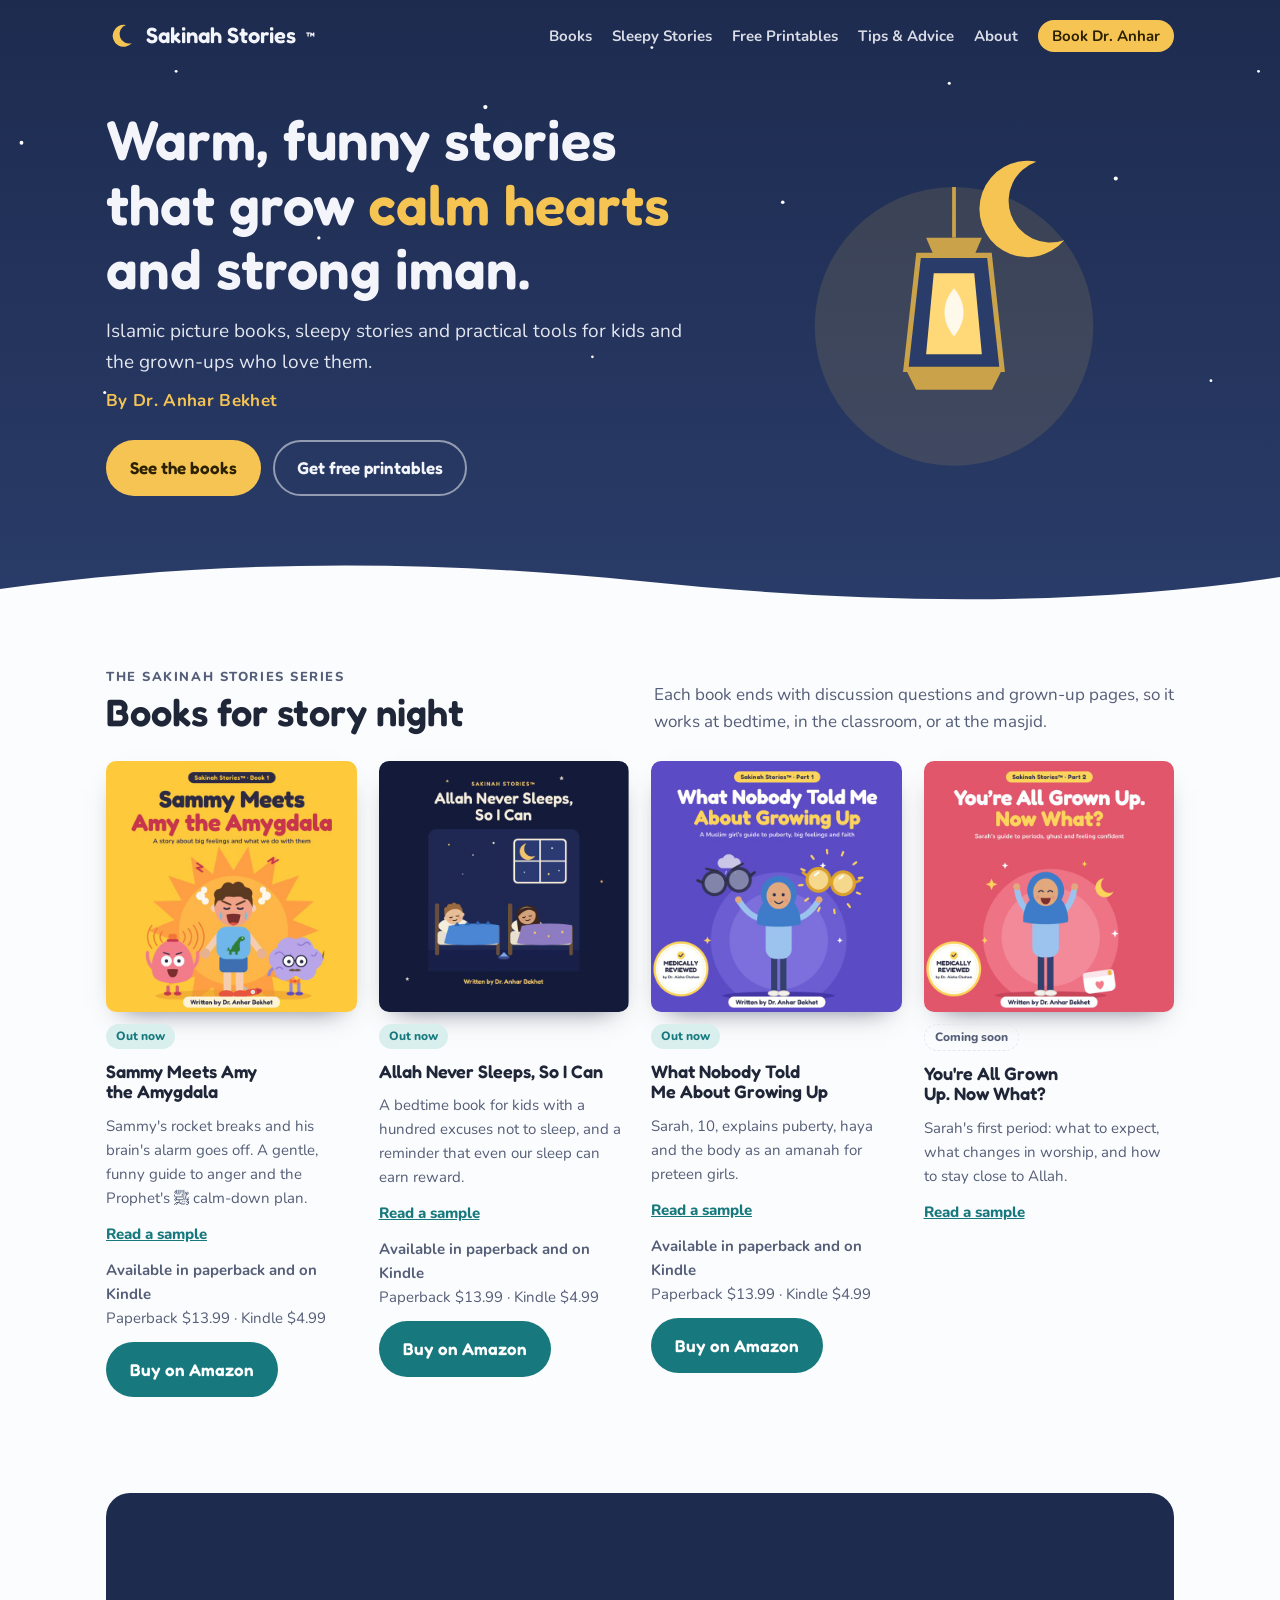
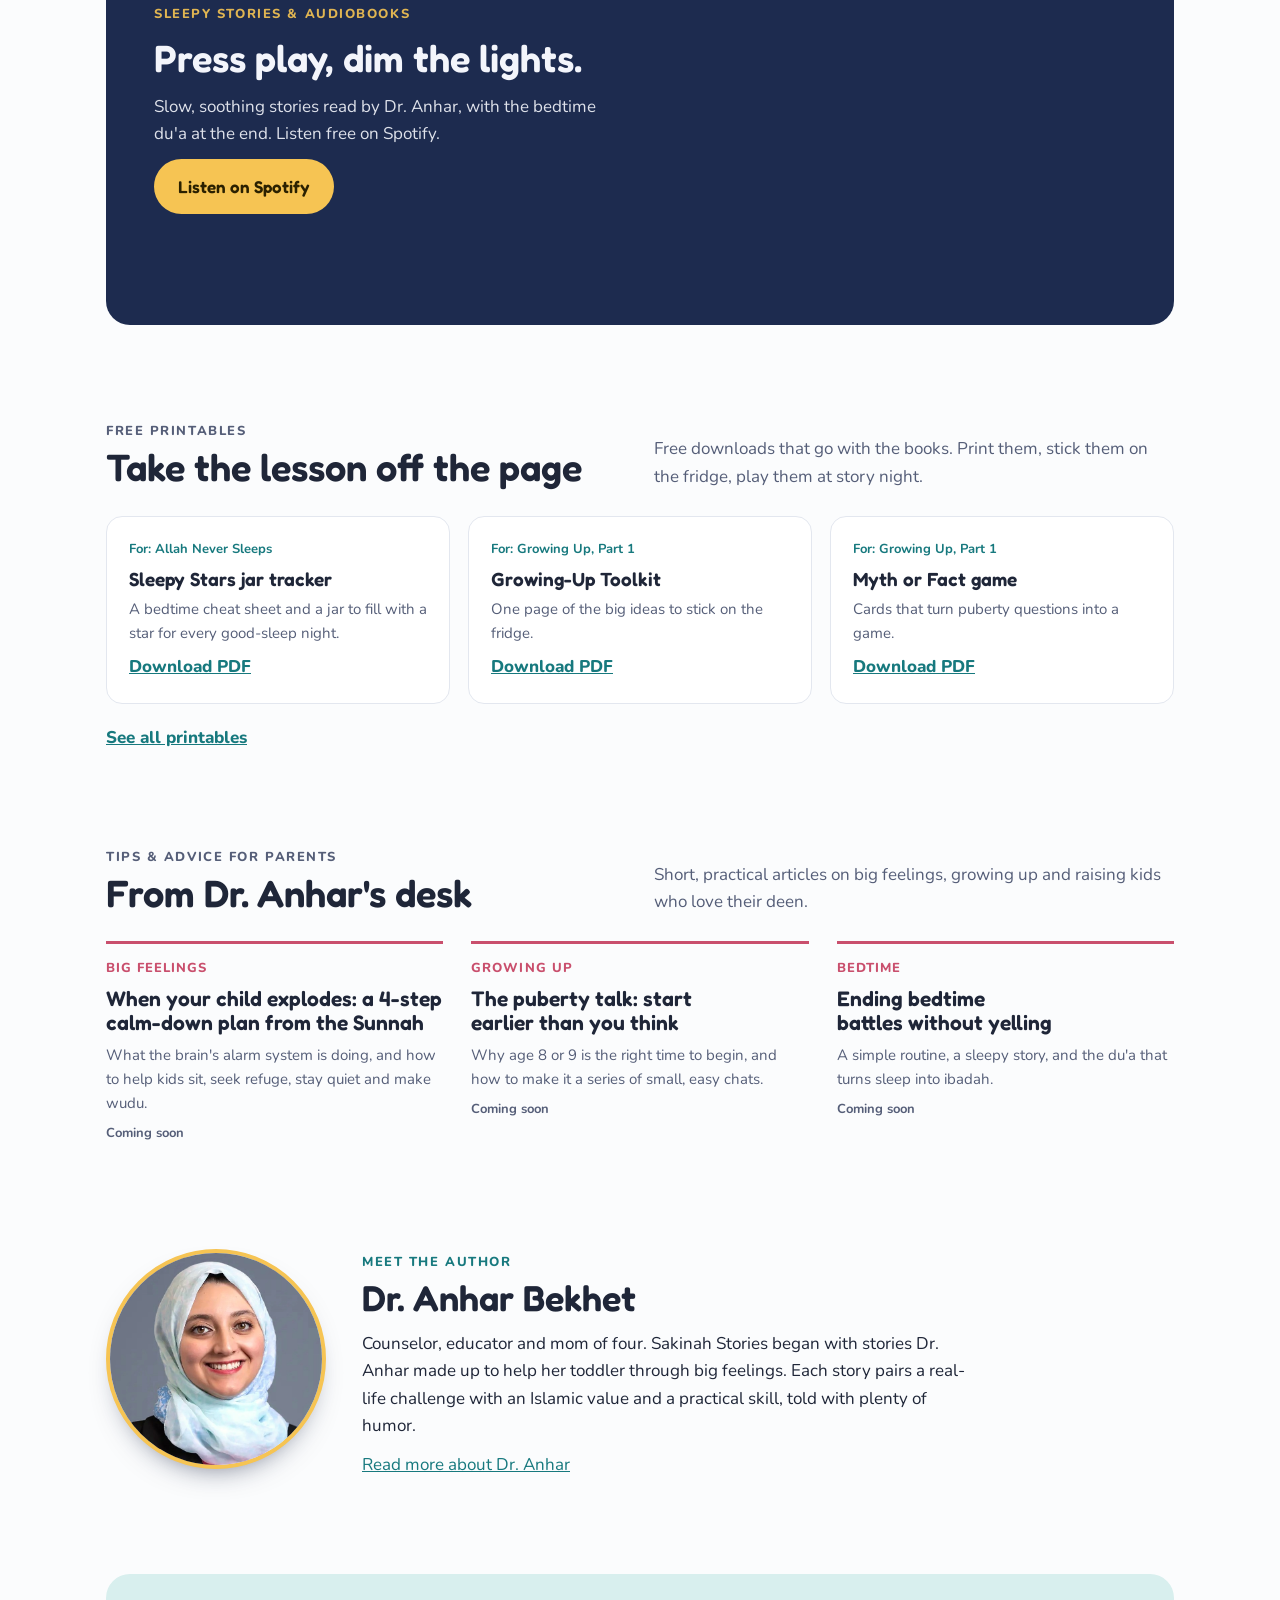
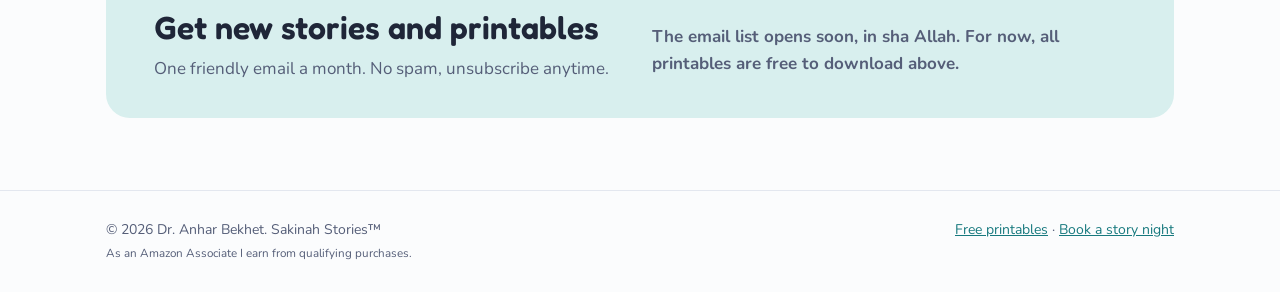
==== commit 6b0bce4a: "Growing Up paperback now available Co-Authored-By: Claude Opus 5.5 <noreply@anthropic.com> Claude-Se" ====
--- a/index.html
+++ b/index.html
@@ -45,7 +45,7 @@
 <section class="block"><div class="wrap">
 <div class="sec-head"><div><p class="eyebrow">The Sakinah Stories series</p><h2>Books for story night</h2></div>
 <p>Each book ends with discussion questions and grown-up pages, so it works at bedtime, in the classroom, or at the masjid.</p></div>
-<div class="books"><article class="book"><a href="books.html#sammy"><img class="cover" src="images/sammy.jpg" alt="Cover of Sammy Meets Amy the Amygdala" width="640" height="640" loading="lazy"></a><span class="tag">Out now</span><h3>Sammy Meets Amy the Amygdala</h3><p>Sammy's rocket breaks and his brain's alarm goes off. A gentle, funny guide to anger and the Prophet's ﷺ calm-down plan.</p><a class="sample-link" href="books.html#sample-sammy">Read a sample</a><p class="price"><b>Available in paperback and on Kindle</b><br>Paperback $13.99 · Kindle $4.99</p><a class="btn teal" href="https://www.amazon.com/dp/B0HR76SJWM?tag=sakinahstorie-20" target="_blank" rel="noopener">Buy on Amazon</a></article><article class="book"><a href="books.html#allah-never-sleeps"><img class="cover" src="images/allah-never-sleeps.jpg" alt="Cover of Allah Never Sleeps, So I Can" width="640" height="640" loading="lazy"></a><span class="tag">Out now</span><h3>Allah Never Sleeps, So I Can</h3><p>A bedtime book for kids with a hundred excuses not to sleep, and a reminder that even our sleep can earn reward.</p><a class="sample-link" href="books.html#sample-allah-never-sleeps">Read a sample</a><p class="price"><b>Available in paperback and on Kindle</b><br>Paperback $13.99 · Kindle $4.99</p><a class="btn teal" href="https://www.amazon.com/dp/B0HR8286MT?tag=sakinahstorie-20" target="_blank" rel="noopener">Buy on Amazon</a></article><article class="book"><a href="books.html#growing-up"><img class="cover" src="images/sarah1.jpg?v=2" alt="Cover of What Nobody Told Me About Growing Up" width="640" height="640" loading="lazy"></a><span class="tag">Out now</span><h3>What Nobody Told Me About Growing Up</h3><p>Sarah, 10, explains puberty, haya and the body as an amanah for preteen girls.</p><a class="sample-link" href="books.html#sample-growing-up">Read a sample</a><p class="price"><b>Available on Kindle</b><br>Kindle $4.99</p><a class="btn teal" href="https://www.amazon.com/dp/B0HRX79WGG?tag=sakinahstorie-20" target="_blank" rel="noopener">Buy on Amazon</a></article><article class="book"><a href="books.html#all-grown-up"><img class="cover" src="images/sarah2.jpg?v=2" alt="Cover of You're All Grown Up. Now What?" width="640" height="640" loading="lazy"></a><span class="tag soon">Coming soon</span><h3>You're All Grown Up. Now What?</h3><p>Sarah's first period: what to expect, what changes in worship, and how to stay close to Allah.</p><a class="sample-link" href="books.html#sample-all-grown-up">Read a sample</a></article></div>
+<div class="books"><article class="book"><a href="books.html#sammy"><img class="cover" src="images/sammy.jpg" alt="Cover of Sammy Meets Amy the Amygdala" width="640" height="640" loading="lazy"></a><span class="tag">Out now</span><h3>Sammy Meets Amy the Amygdala</h3><p>Sammy's rocket breaks and his brain's alarm goes off. A gentle, funny guide to anger and the Prophet's ﷺ calm-down plan.</p><a class="sample-link" href="books.html#sample-sammy">Read a sample</a><p class="price"><b>Available in paperback and on Kindle</b><br>Paperback $13.99 · Kindle $4.99</p><a class="btn teal" href="https://www.amazon.com/dp/B0HR76SJWM?tag=sakinahstorie-20" target="_blank" rel="noopener">Buy on Amazon</a></article><article class="book"><a href="books.html#allah-never-sleeps"><img class="cover" src="images/allah-never-sleeps.jpg" alt="Cover of Allah Never Sleeps, So I Can" width="640" height="640" loading="lazy"></a><span class="tag">Out now</span><h3>Allah Never Sleeps, So I Can</h3><p>A bedtime book for kids with a hundred excuses not to sleep, and a reminder that even our sleep can earn reward.</p><a class="sample-link" href="books.html#sample-allah-never-sleeps">Read a sample</a><p class="price"><b>Available in paperback and on Kindle</b><br>Paperback $13.99 · Kindle $4.99</p><a class="btn teal" href="https://www.amazon.com/dp/B0HR8286MT?tag=sakinahstorie-20" target="_blank" rel="noopener">Buy on Amazon</a></article><article class="book"><a href="books.html#growing-up"><img class="cover" src="images/sarah1.jpg?v=2" alt="Cover of What Nobody Told Me About Growing Up" width="640" height="640" loading="lazy"></a><span class="tag">Out now</span><h3>What Nobody Told Me About Growing Up</h3><p>Sarah, 10, explains puberty, haya and the body as an amanah for preteen girls.</p><a class="sample-link" href="books.html#sample-growing-up">Read a sample</a><p class="price"><b>Available in paperback and on Kindle</b><br>Paperback $13.99 · Kindle $4.99</p><a class="btn teal" href="https://www.amazon.com/dp/B0HRX79WGG?tag=sakinahstorie-20" target="_blank" rel="noopener">Buy on Amazon</a></article><article class="book"><a href="books.html#all-grown-up"><img class="cover" src="images/sarah2.jpg?v=2" alt="Cover of You're All Grown Up. Now What?" width="640" height="640" loading="lazy"></a><span class="tag soon">Coming soon</span><h3>You're All Grown Up. Now What?</h3><p>Sarah's first period: what to expect, what changes in worship, and how to stay close to Allah.</p><a class="sample-link" href="books.html#sample-all-grown-up">Read a sample</a></article></div>
 </div></section>
 
 <section class="block"><div class="wrap"><div class="sleepy">
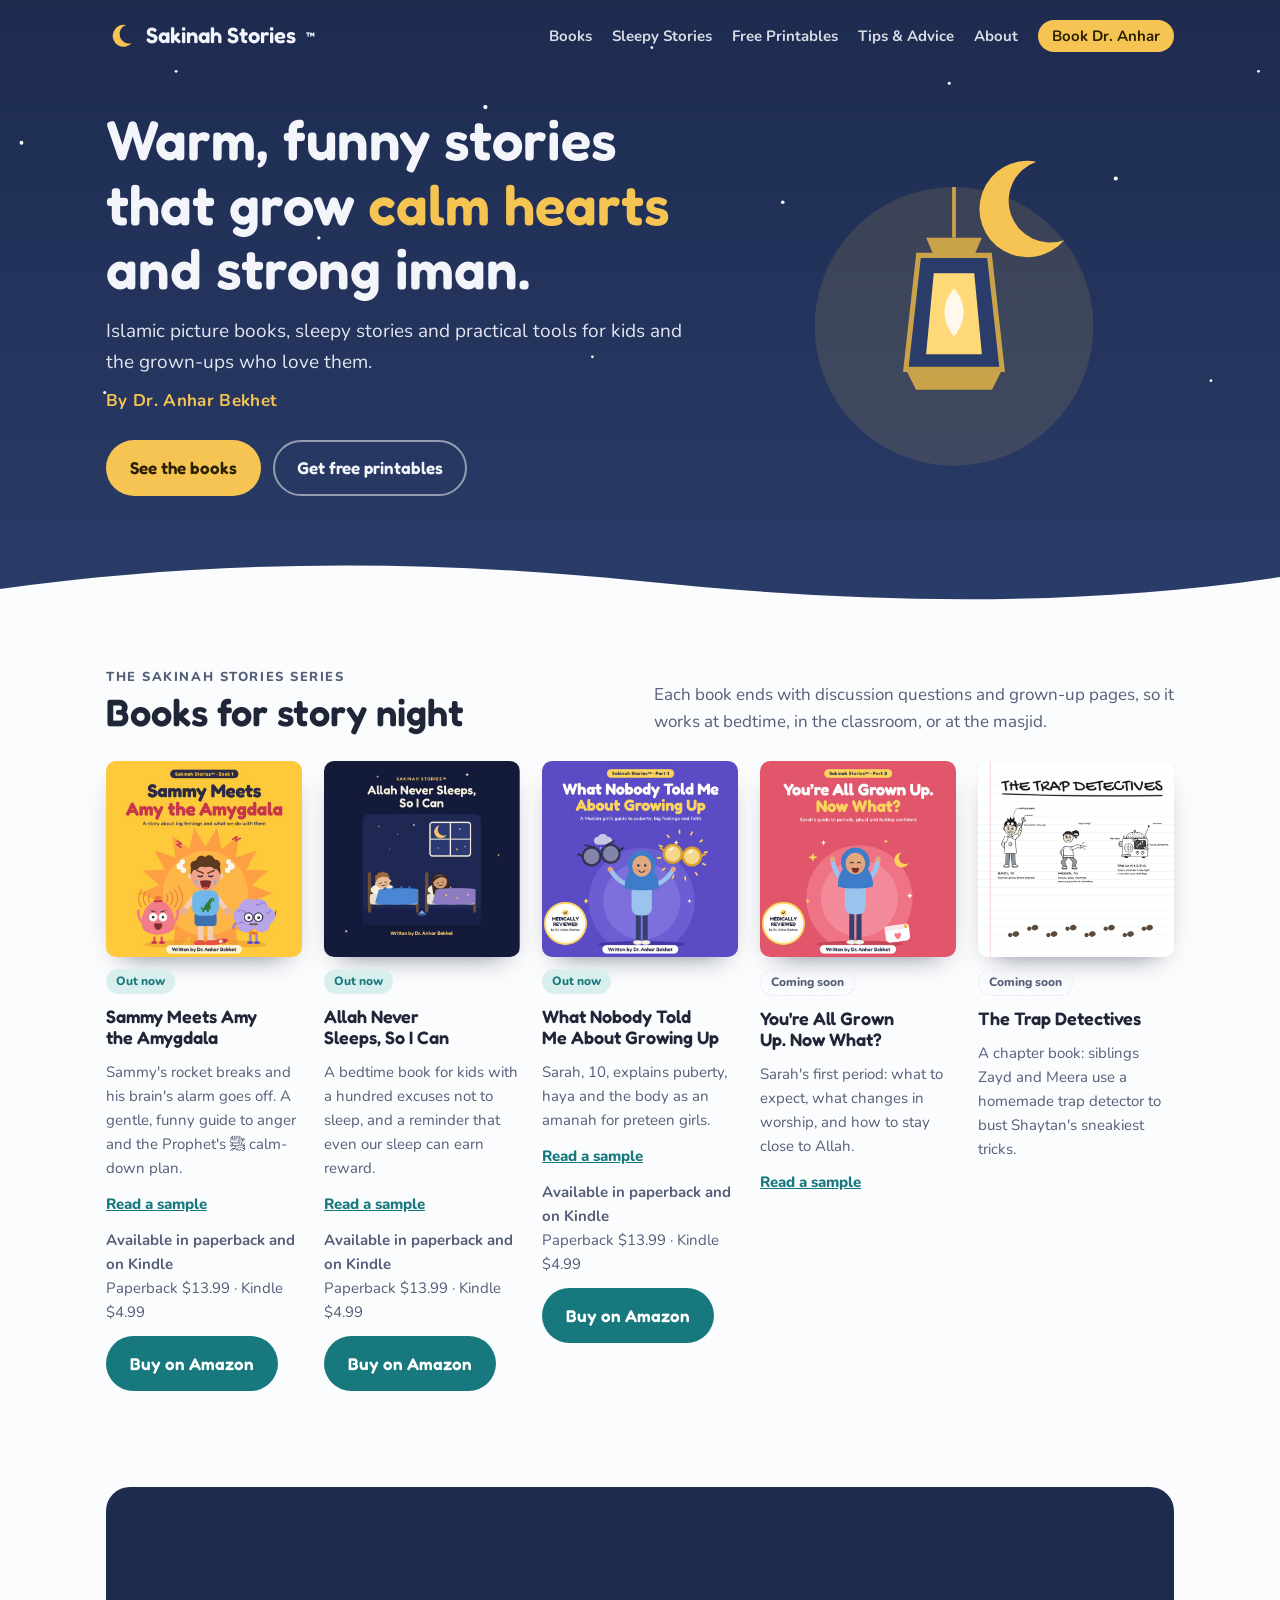
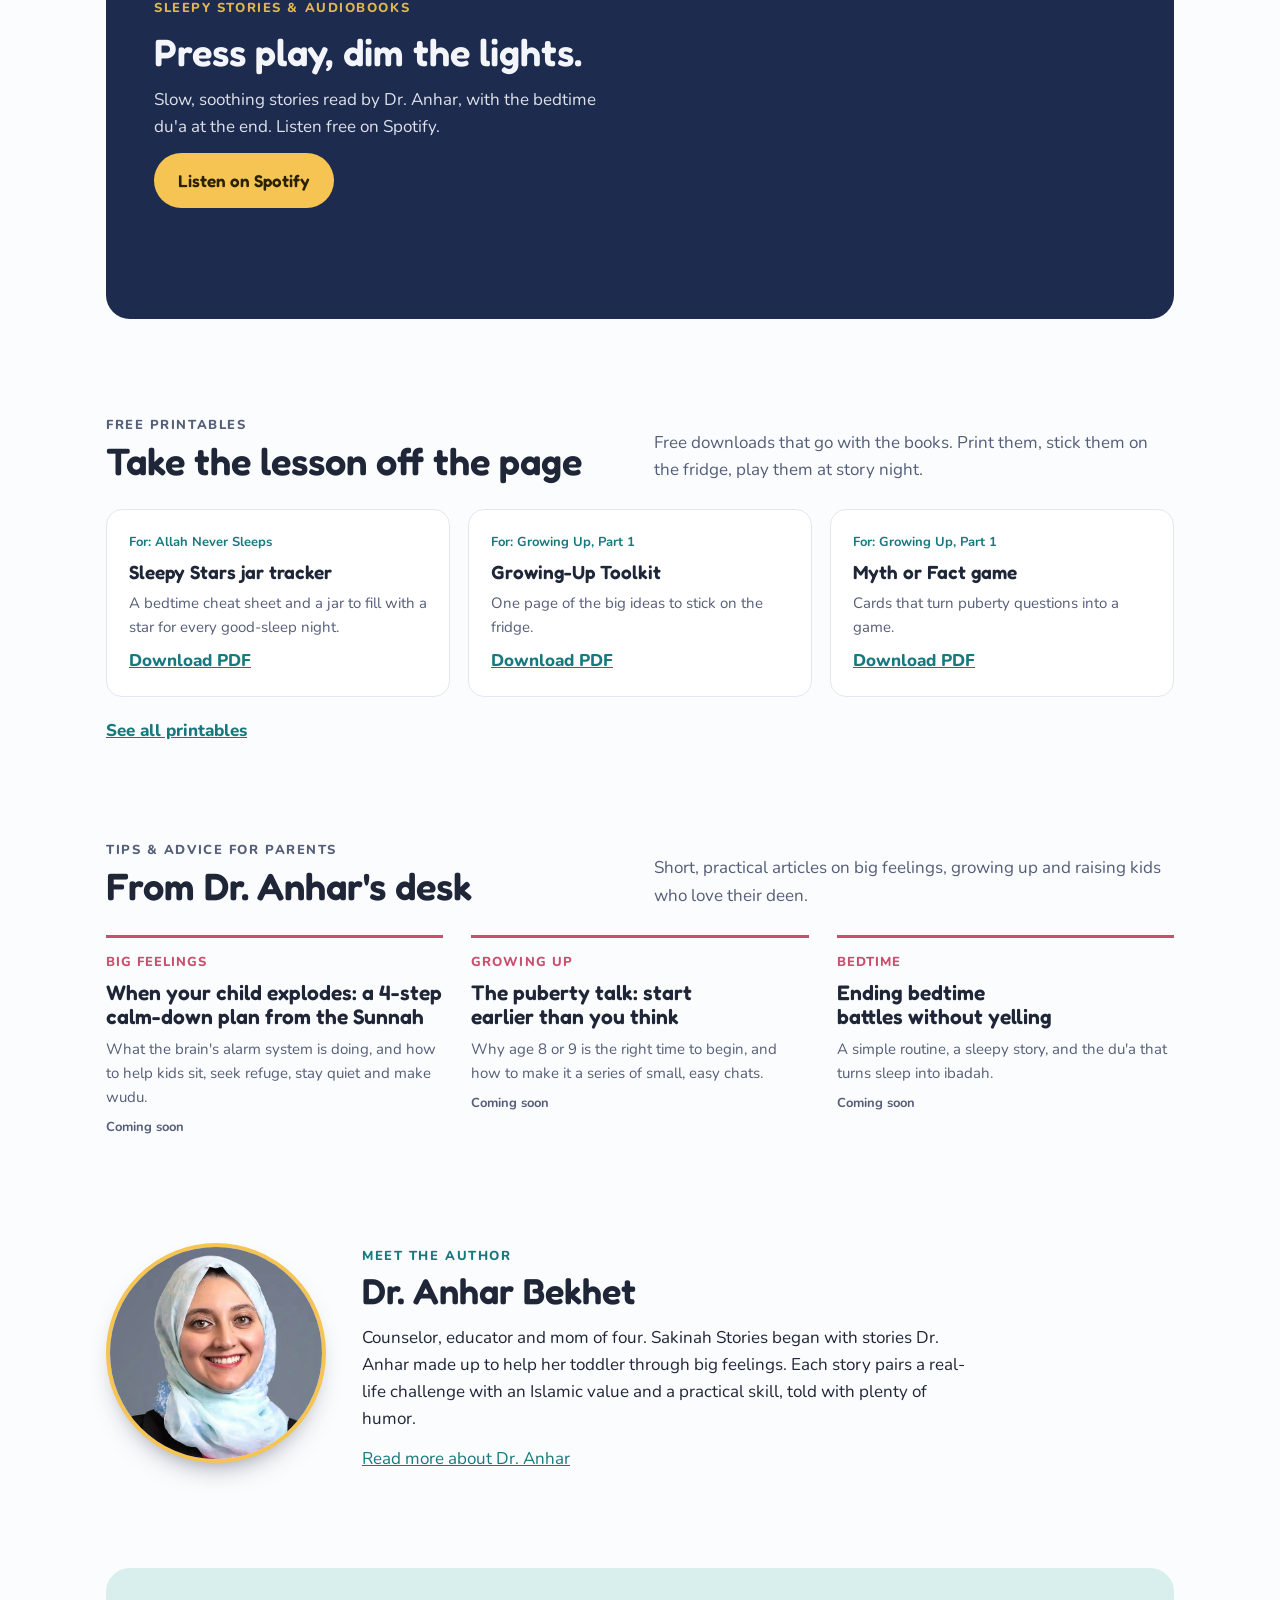
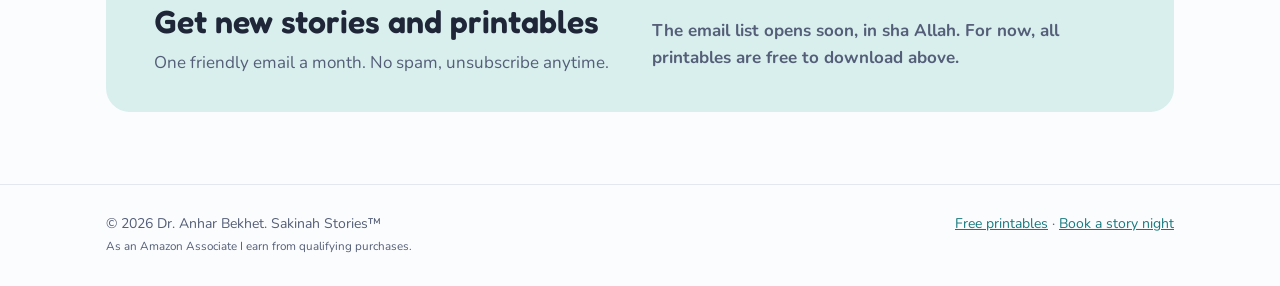
==== commit 157b791b: "Add The Trap Detectives as coming soon Co-Authored-By: Claude Opus 5.5 <noreply@anthropic.com> Claud" ====
--- a/index.html
+++ b/index.html
@@ -45,7 +45,7 @@
 <section class="block"><div class="wrap">
 <div class="sec-head"><div><p class="eyebrow">The Sakinah Stories series</p><h2>Books for story night</h2></div>
 <p>Each book ends with discussion questions and grown-up pages, so it works at bedtime, in the classroom, or at the masjid.</p></div>
-<div class="books"><article class="book"><a href="books.html#sammy"><img class="cover" src="images/sammy.jpg" alt="Cover of Sammy Meets Amy the Amygdala" width="640" height="640" loading="lazy"></a><span class="tag">Out now</span><h3>Sammy Meets Amy the Amygdala</h3><p>Sammy's rocket breaks and his brain's alarm goes off. A gentle, funny guide to anger and the Prophet's ﷺ calm-down plan.</p><a class="sample-link" href="books.html#sample-sammy">Read a sample</a><p class="price"><b>Available in paperback and on Kindle</b><br>Paperback $13.99 · Kindle $4.99</p><a class="btn teal" href="https://www.amazon.com/dp/B0HR76SJWM?tag=sakinahstorie-20" target="_blank" rel="noopener">Buy on Amazon</a></article><article class="book"><a href="books.html#allah-never-sleeps"><img class="cover" src="images/allah-never-sleeps.jpg" alt="Cover of Allah Never Sleeps, So I Can" width="640" height="640" loading="lazy"></a><span class="tag">Out now</span><h3>Allah Never Sleeps, So I Can</h3><p>A bedtime book for kids with a hundred excuses not to sleep, and a reminder that even our sleep can earn reward.</p><a class="sample-link" href="books.html#sample-allah-never-sleeps">Read a sample</a><p class="price"><b>Available in paperback and on Kindle</b><br>Paperback $13.99 · Kindle $4.99</p><a class="btn teal" href="https://www.amazon.com/dp/B0HR8286MT?tag=sakinahstorie-20" target="_blank" rel="noopener">Buy on Amazon</a></article><article class="book"><a href="books.html#growing-up"><img class="cover" src="images/sarah1.jpg?v=2" alt="Cover of What Nobody Told Me About Growing Up" width="640" height="640" loading="lazy"></a><span class="tag">Out now</span><h3>What Nobody Told Me About Growing Up</h3><p>Sarah, 10, explains puberty, haya and the body as an amanah for preteen girls.</p><a class="sample-link" href="books.html#sample-growing-up">Read a sample</a><p class="price"><b>Available in paperback and on Kindle</b><br>Paperback $13.99 · Kindle $4.99</p><a class="btn teal" href="https://www.amazon.com/dp/B0HRX79WGG?tag=sakinahstorie-20" target="_blank" rel="noopener">Buy on Amazon</a></article><article class="book"><a href="books.html#all-grown-up"><img class="cover" src="images/sarah2.jpg?v=2" alt="Cover of You're All Grown Up. Now What?" width="640" height="640" loading="lazy"></a><span class="tag soon">Coming soon</span><h3>You're All Grown Up. Now What?</h3><p>Sarah's first period: what to expect, what changes in worship, and how to stay close to Allah.</p><a class="sample-link" href="books.html#sample-all-grown-up">Read a sample</a></article></div>
+<div class="books"><article class="book"><a href="books.html#sammy"><img class="cover" src="images/sammy.jpg" alt="Cover of Sammy Meets Amy the Amygdala" width="640" height="640" loading="lazy"></a><span class="tag">Out now</span><h3>Sammy Meets Amy the Amygdala</h3><p>Sammy's rocket breaks and his brain's alarm goes off. A gentle, funny guide to anger and the Prophet's ﷺ calm-down plan.</p><a class="sample-link" href="books.html#sample-sammy">Read a sample</a><p class="price"><b>Available in paperback and on Kindle</b><br>Paperback $13.99 · Kindle $4.99</p><a class="btn teal" href="https://www.amazon.com/dp/B0HR76SJWM?tag=sakinahstorie-20" target="_blank" rel="noopener">Buy on Amazon</a></article><article class="book"><a href="books.html#allah-never-sleeps"><img class="cover" src="images/allah-never-sleeps.jpg" alt="Cover of Allah Never Sleeps, So I Can" width="640" height="640" loading="lazy"></a><span class="tag">Out now</span><h3>Allah Never Sleeps, So I Can</h3><p>A bedtime book for kids with a hundred excuses not to sleep, and a reminder that even our sleep can earn reward.</p><a class="sample-link" href="books.html#sample-allah-never-sleeps">Read a sample</a><p class="price"><b>Available in paperback and on Kindle</b><br>Paperback $13.99 · Kindle $4.99</p><a class="btn teal" href="https://www.amazon.com/dp/B0HR8286MT?tag=sakinahstorie-20" target="_blank" rel="noopener">Buy on Amazon</a></article><article class="book"><a href="books.html#growing-up"><img class="cover" src="images/sarah1.jpg?v=2" alt="Cover of What Nobody Told Me About Growing Up" width="640" height="640" loading="lazy"></a><span class="tag">Out now</span><h3>What Nobody Told Me About Growing Up</h3><p>Sarah, 10, explains puberty, haya and the body as an amanah for preteen girls.</p><a class="sample-link" href="books.html#sample-growing-up">Read a sample</a><p class="price"><b>Available in paperback and on Kindle</b><br>Paperback $13.99 · Kindle $4.99</p><a class="btn teal" href="https://www.amazon.com/dp/B0HRX79WGG?tag=sakinahstorie-20" target="_blank" rel="noopener">Buy on Amazon</a></article><article class="book"><a href="books.html#all-grown-up"><img class="cover" src="images/sarah2.jpg?v=2" alt="Cover of You're All Grown Up. Now What?" width="640" height="640" loading="lazy"></a><span class="tag soon">Coming soon</span><h3>You're All Grown Up. Now What?</h3><p>Sarah's first period: what to expect, what changes in worship, and how to stay close to Allah.</p><a class="sample-link" href="books.html#sample-all-grown-up">Read a sample</a></article><article class="book"><a href="books.html#trap-detectives"><img class="cover" src="images/trap-detectives.jpg" alt="Cover of The Trap Detectives" width="640" height="640" loading="lazy"></a><span class="tag soon">Coming soon</span><h3>The Trap Detectives</h3><p>A chapter book: siblings Zayd and Meera use a homemade trap detector to bust Shaytan's sneakiest tricks.</p></article></div>
 </div></section>
 
 <section class="block"><div class="wrap"><div class="sleepy">
--- a/style.css
+++ b/style.css
@@ -48,7 +48,7 @@
 .sec-head{display:flex;justify-content:space-between;align-items:end;gap:16px;flex-wrap:wrap;margin-bottom:26px}
 .sec-head h2{font-size:clamp(28px,3.4vw,38px);font-weight:600;margin-top:4px}
 .sec-head p{color:var(--muted);max-width:52ch}
-.books{display:grid;grid-template-columns:repeat(4,1fr);gap:22px}
+.books{display:grid;grid-template-columns:repeat(auto-fit,minmax(190px,1fr));gap:22px}
 .book{display:flex;flex-direction:column;gap:12px;min-width:0}
 .cover{aspect-ratio:1/1;width:100%;object-fit:cover;border-radius:10px;box-shadow:0 12px 26px -16px rgba(20,30,60,.7)}
 .book h3{font-size:18px;font-weight:600}
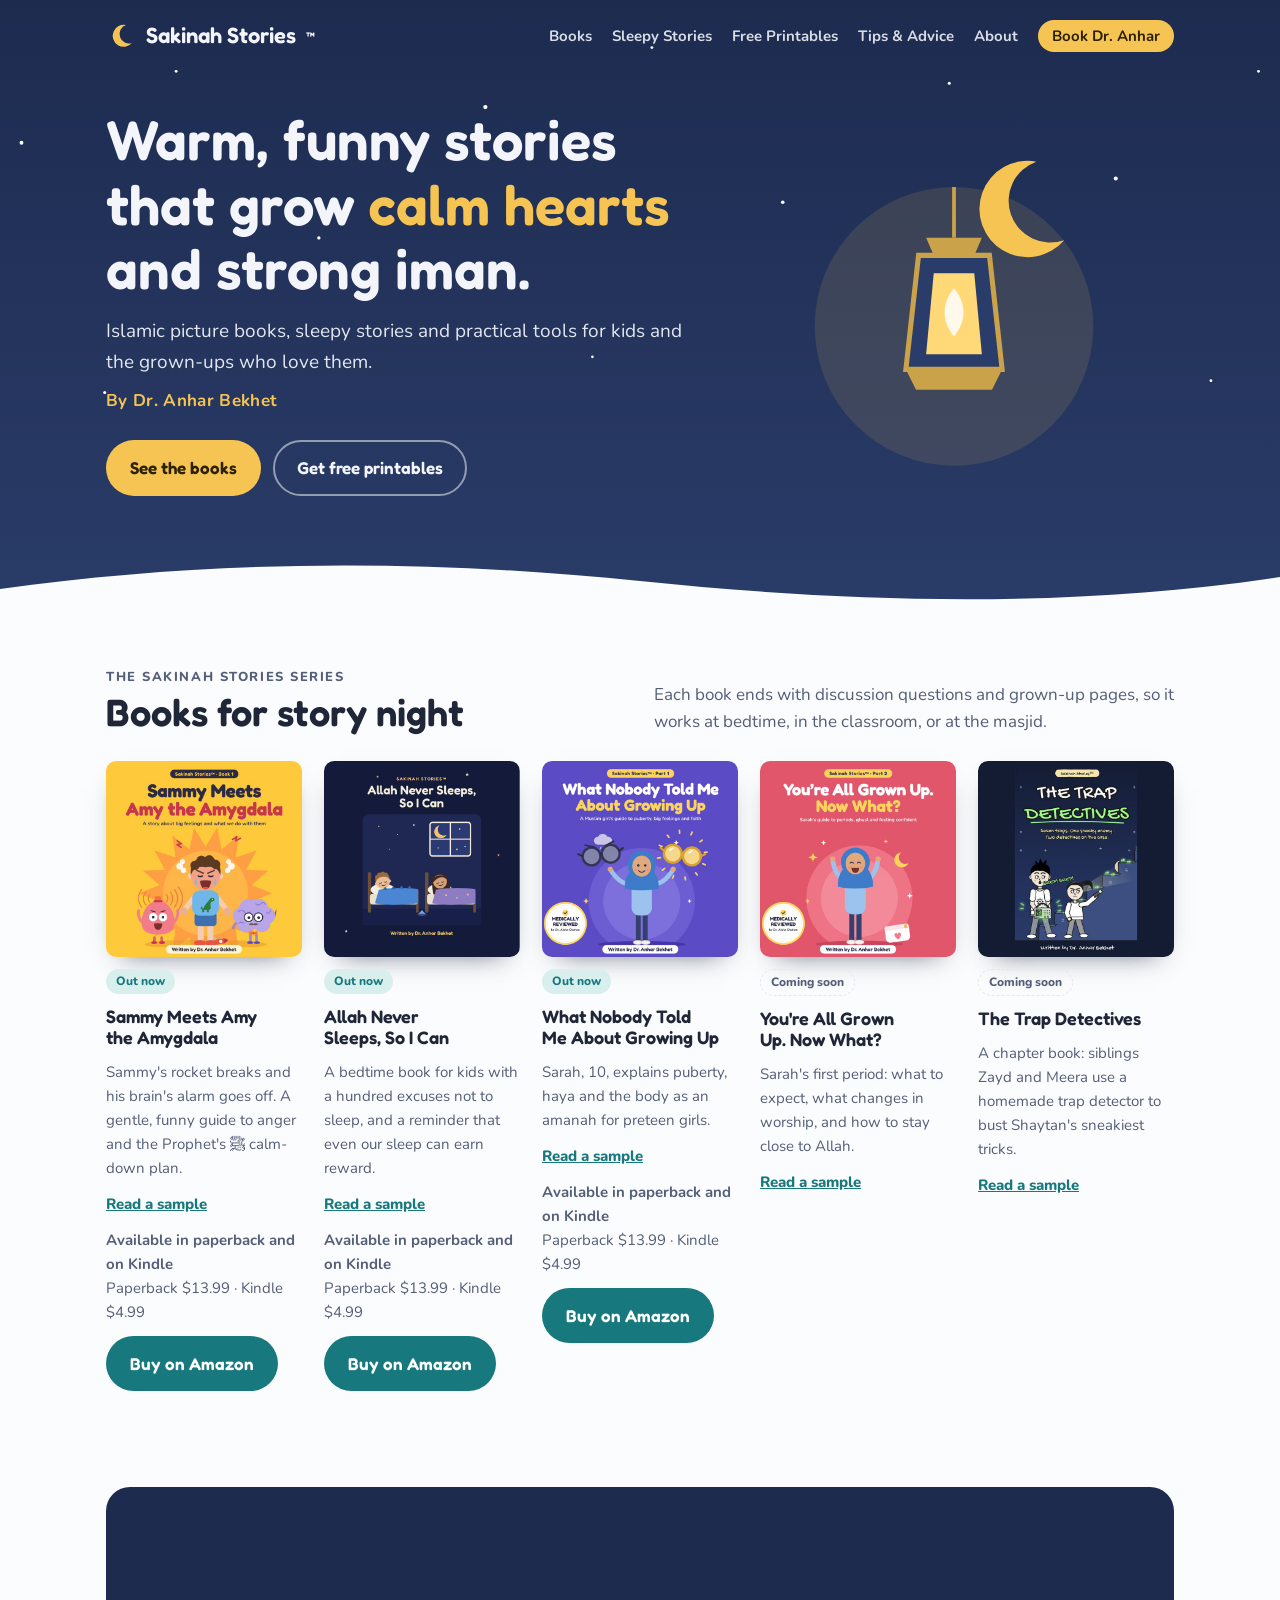
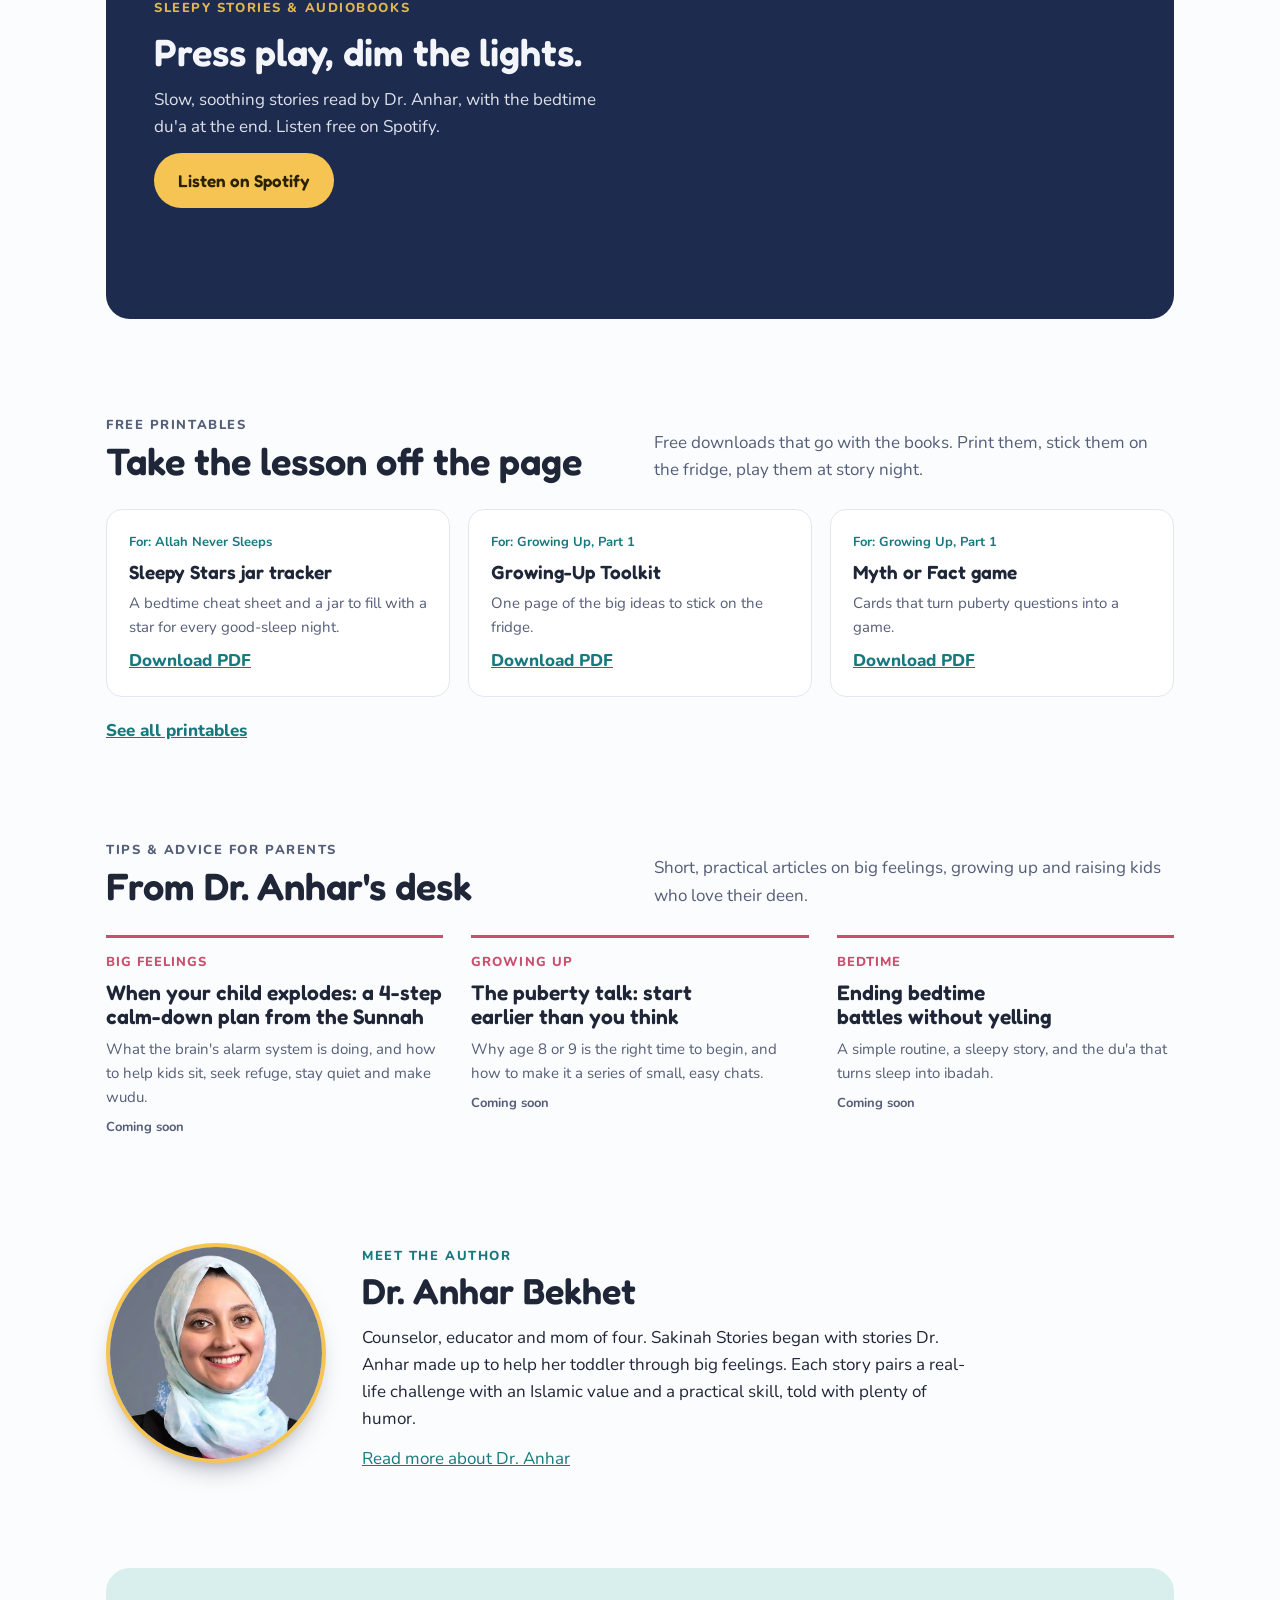
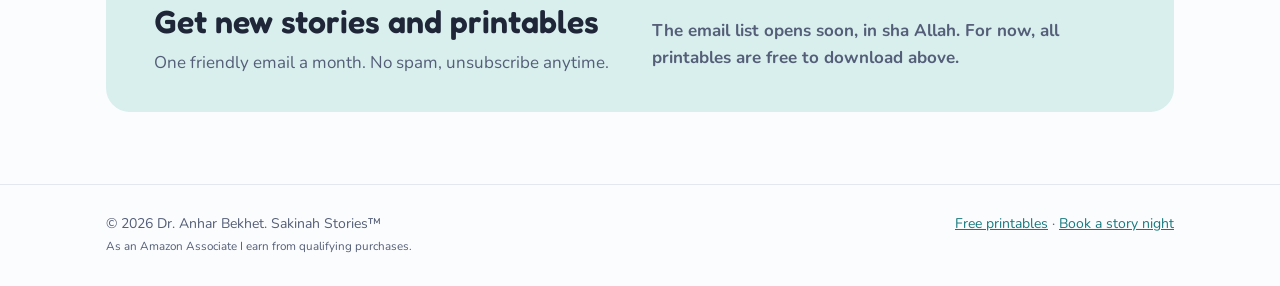
==== commit a7ed38f6: "Trap Detectives: real cover and Read a sample preview Co-Authored-By: Claude Opus 5.5 <noreply@anthr" ====
--- a/index.html
+++ b/index.html
@@ -45,7 +45,7 @@
 <section class="block"><div class="wrap">
 <div class="sec-head"><div><p class="eyebrow">The Sakinah Stories series</p><h2>Books for story night</h2></div>
 <p>Each book ends with discussion questions and grown-up pages, so it works at bedtime, in the classroom, or at the masjid.</p></div>
-<div class="books"><article class="book"><a href="books.html#sammy"><img class="cover" src="images/sammy.jpg" alt="Cover of Sammy Meets Amy the Amygdala" width="640" height="640" loading="lazy"></a><span class="tag">Out now</span><h3>Sammy Meets Amy the Amygdala</h3><p>Sammy's rocket breaks and his brain's alarm goes off. A gentle, funny guide to anger and the Prophet's ﷺ calm-down plan.</p><a class="sample-link" href="books.html#sample-sammy">Read a sample</a><p class="price"><b>Available in paperback and on Kindle</b><br>Paperback $13.99 · Kindle $4.99</p><a class="btn teal" href="https://www.amazon.com/dp/B0HR76SJWM?tag=sakinahstorie-20" target="_blank" rel="noopener">Buy on Amazon</a></article><article class="book"><a href="books.html#allah-never-sleeps"><img class="cover" src="images/allah-never-sleeps.jpg" alt="Cover of Allah Never Sleeps, So I Can" width="640" height="640" loading="lazy"></a><span class="tag">Out now</span><h3>Allah Never Sleeps, So I Can</h3><p>A bedtime book for kids with a hundred excuses not to sleep, and a reminder that even our sleep can earn reward.</p><a class="sample-link" href="books.html#sample-allah-never-sleeps">Read a sample</a><p class="price"><b>Available in paperback and on Kindle</b><br>Paperback $13.99 · Kindle $4.99</p><a class="btn teal" href="https://www.amazon.com/dp/B0HR8286MT?tag=sakinahstorie-20" target="_blank" rel="noopener">Buy on Amazon</a></article><article class="book"><a href="books.html#growing-up"><img class="cover" src="images/sarah1.jpg?v=2" alt="Cover of What Nobody Told Me About Growing Up" width="640" height="640" loading="lazy"></a><span class="tag">Out now</span><h3>What Nobody Told Me About Growing Up</h3><p>Sarah, 10, explains puberty, haya and the body as an amanah for preteen girls.</p><a class="sample-link" href="books.html#sample-growing-up">Read a sample</a><p class="price"><b>Available in paperback and on Kindle</b><br>Paperback $13.99 · Kindle $4.99</p><a class="btn teal" href="https://www.amazon.com/dp/B0HRX79WGG?tag=sakinahstorie-20" target="_blank" rel="noopener">Buy on Amazon</a></article><article class="book"><a href="books.html#all-grown-up"><img class="cover" src="images/sarah2.jpg?v=2" alt="Cover of You're All Grown Up. Now What?" width="640" height="640" loading="lazy"></a><span class="tag soon">Coming soon</span><h3>You're All Grown Up. Now What?</h3><p>Sarah's first period: what to expect, what changes in worship, and how to stay close to Allah.</p><a class="sample-link" href="books.html#sample-all-grown-up">Read a sample</a></article><article class="book"><a href="books.html#trap-detectives"><img class="cover" src="images/trap-detectives.jpg" alt="Cover of The Trap Detectives" width="640" height="640" loading="lazy"></a><span class="tag soon">Coming soon</span><h3>The Trap Detectives</h3><p>A chapter book: siblings Zayd and Meera use a homemade trap detector to bust Shaytan's sneakiest tricks.</p></article></div>
+<div class="books"><article class="book"><a href="books.html#sammy"><img class="cover" src="images/sammy.jpg" alt="Cover of Sammy Meets Amy the Amygdala" width="640" height="640" loading="lazy"></a><span class="tag">Out now</span><h3>Sammy Meets Amy the Amygdala</h3><p>Sammy's rocket breaks and his brain's alarm goes off. A gentle, funny guide to anger and the Prophet's ﷺ calm-down plan.</p><a class="sample-link" href="books.html#sample-sammy">Read a sample</a><p class="price"><b>Available in paperback and on Kindle</b><br>Paperback $13.99 · Kindle $4.99</p><a class="btn teal" href="https://www.amazon.com/dp/B0HR76SJWM?tag=sakinahstorie-20" target="_blank" rel="noopener">Buy on Amazon</a></article><article class="book"><a href="books.html#allah-never-sleeps"><img class="cover" src="images/allah-never-sleeps.jpg" alt="Cover of Allah Never Sleeps, So I Can" width="640" height="640" loading="lazy"></a><span class="tag">Out now</span><h3>Allah Never Sleeps, So I Can</h3><p>A bedtime book for kids with a hundred excuses not to sleep, and a reminder that even our sleep can earn reward.</p><a class="sample-link" href="books.html#sample-allah-never-sleeps">Read a sample</a><p class="price"><b>Available in paperback and on Kindle</b><br>Paperback $13.99 · Kindle $4.99</p><a class="btn teal" href="https://www.amazon.com/dp/B0HR8286MT?tag=sakinahstorie-20" target="_blank" rel="noopener">Buy on Amazon</a></article><article class="book"><a href="books.html#growing-up"><img class="cover" src="images/sarah1.jpg?v=2" alt="Cover of What Nobody Told Me About Growing Up" width="640" height="640" loading="lazy"></a><span class="tag">Out now</span><h3>What Nobody Told Me About Growing Up</h3><p>Sarah, 10, explains puberty, haya and the body as an amanah for preteen girls.</p><a class="sample-link" href="books.html#sample-growing-up">Read a sample</a><p class="price"><b>Available in paperback and on Kindle</b><br>Paperback $13.99 · Kindle $4.99</p><a class="btn teal" href="https://www.amazon.com/dp/B0HRX79WGG?tag=sakinahstorie-20" target="_blank" rel="noopener">Buy on Amazon</a></article><article class="book"><a href="books.html#all-grown-up"><img class="cover" src="images/sarah2.jpg?v=2" alt="Cover of You're All Grown Up. Now What?" width="640" height="640" loading="lazy"></a><span class="tag soon">Coming soon</span><h3>You're All Grown Up. Now What?</h3><p>Sarah's first period: what to expect, what changes in worship, and how to stay close to Allah.</p><a class="sample-link" href="books.html#sample-all-grown-up">Read a sample</a></article><article class="book"><a href="books.html#trap-detectives"><img class="cover" src="images/trap-detectives-card.jpg?v=1" alt="Cover of The Trap Detectives" width="640" height="640" loading="lazy"></a><span class="tag soon">Coming soon</span><h3>The Trap Detectives</h3><p>A chapter book: siblings Zayd and Meera use a homemade trap detector to bust Shaytan's sneakiest tricks.</p><a class="sample-link" href="books.html#sample-trap-detectives">Read a sample</a></article></div>
 </div></section>
 
 <section class="block"><div class="wrap"><div class="sleepy">
--- a/style.css
+++ b/style.css
@@ -168,3 +168,4 @@
 .pages{display:flex;gap:12px;overflow-x:auto;scroll-snap-type:x mandatory;padding:16px 18px}
 .pages img{flex:none;width:min(480px,80vw);height:auto;scroll-snap-align:start;border-radius:8px;box-shadow:0 6px 18px -10px rgba(20,30,60,.5)}
 .sample-foot{padding:4px 18px 18px;font-weight:700}
+.pages img.tall{width:auto;height:min(72vh,620px);max-width:80vw}
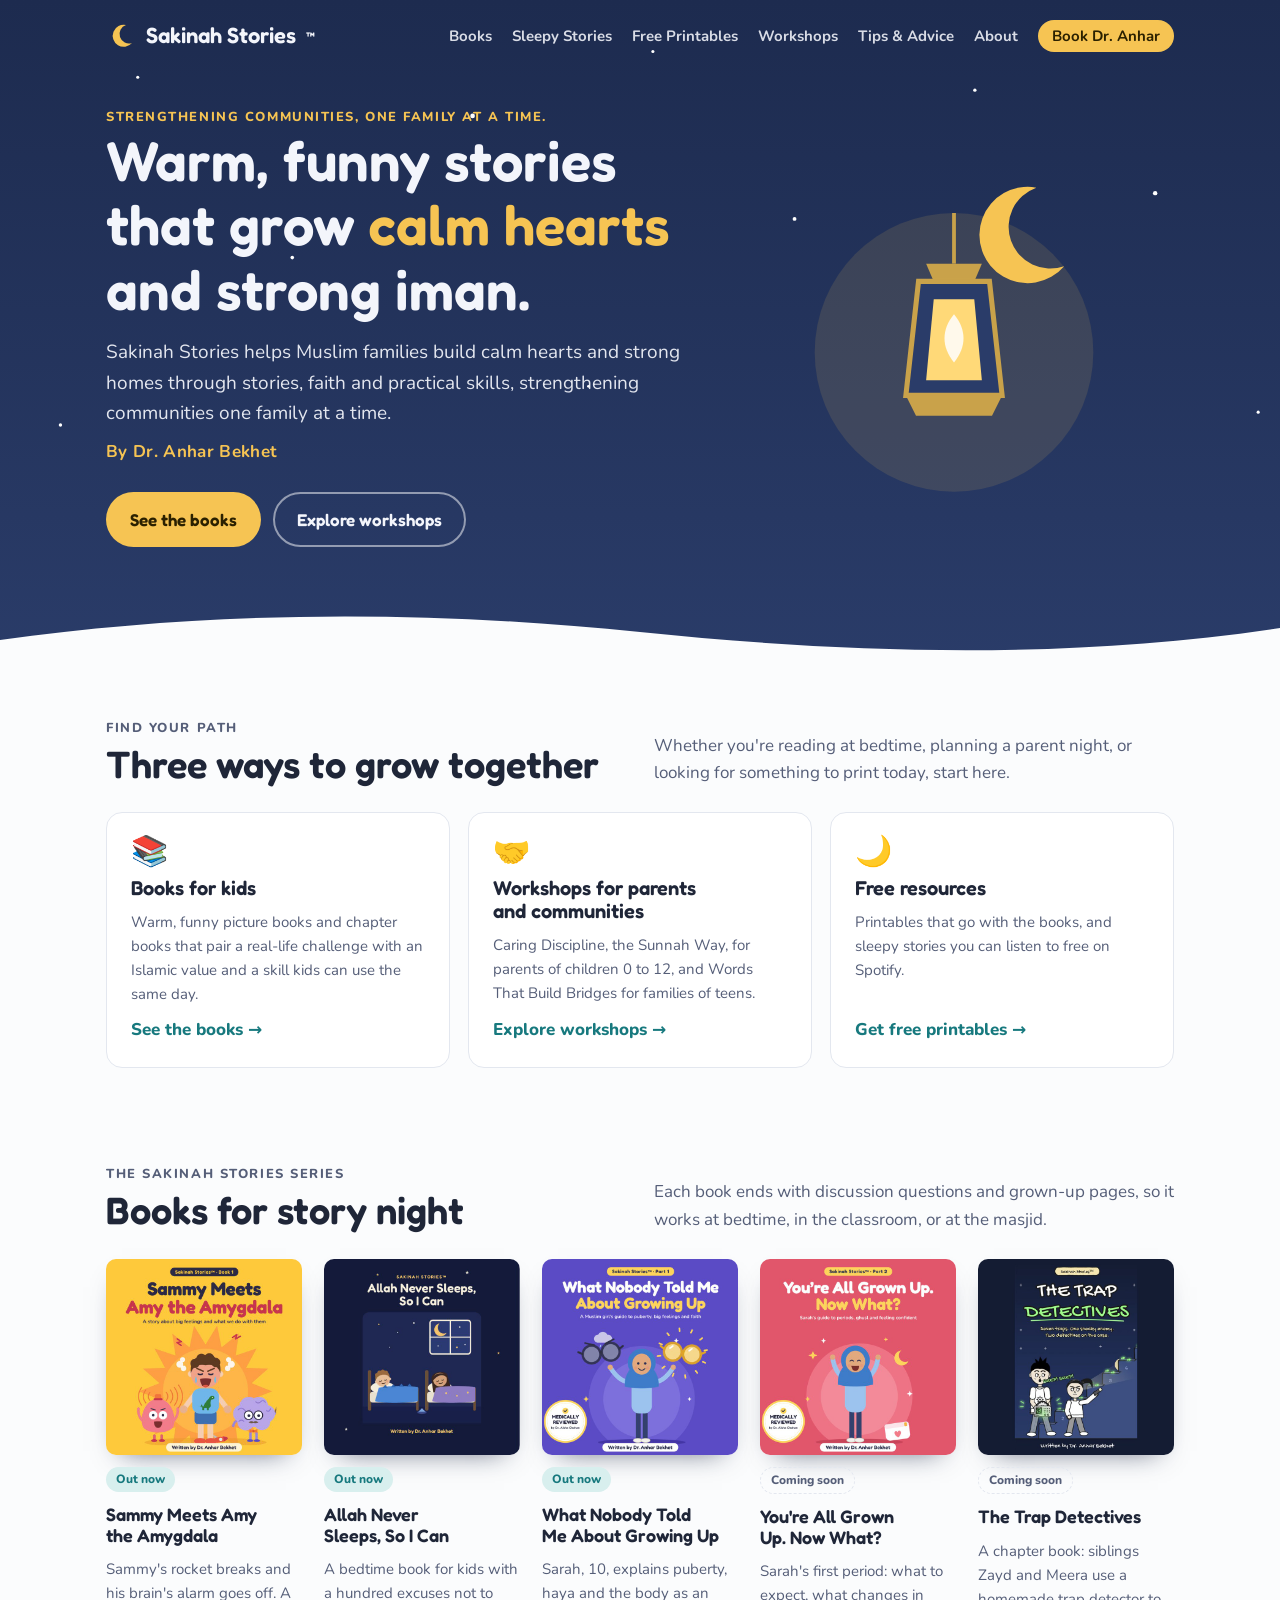
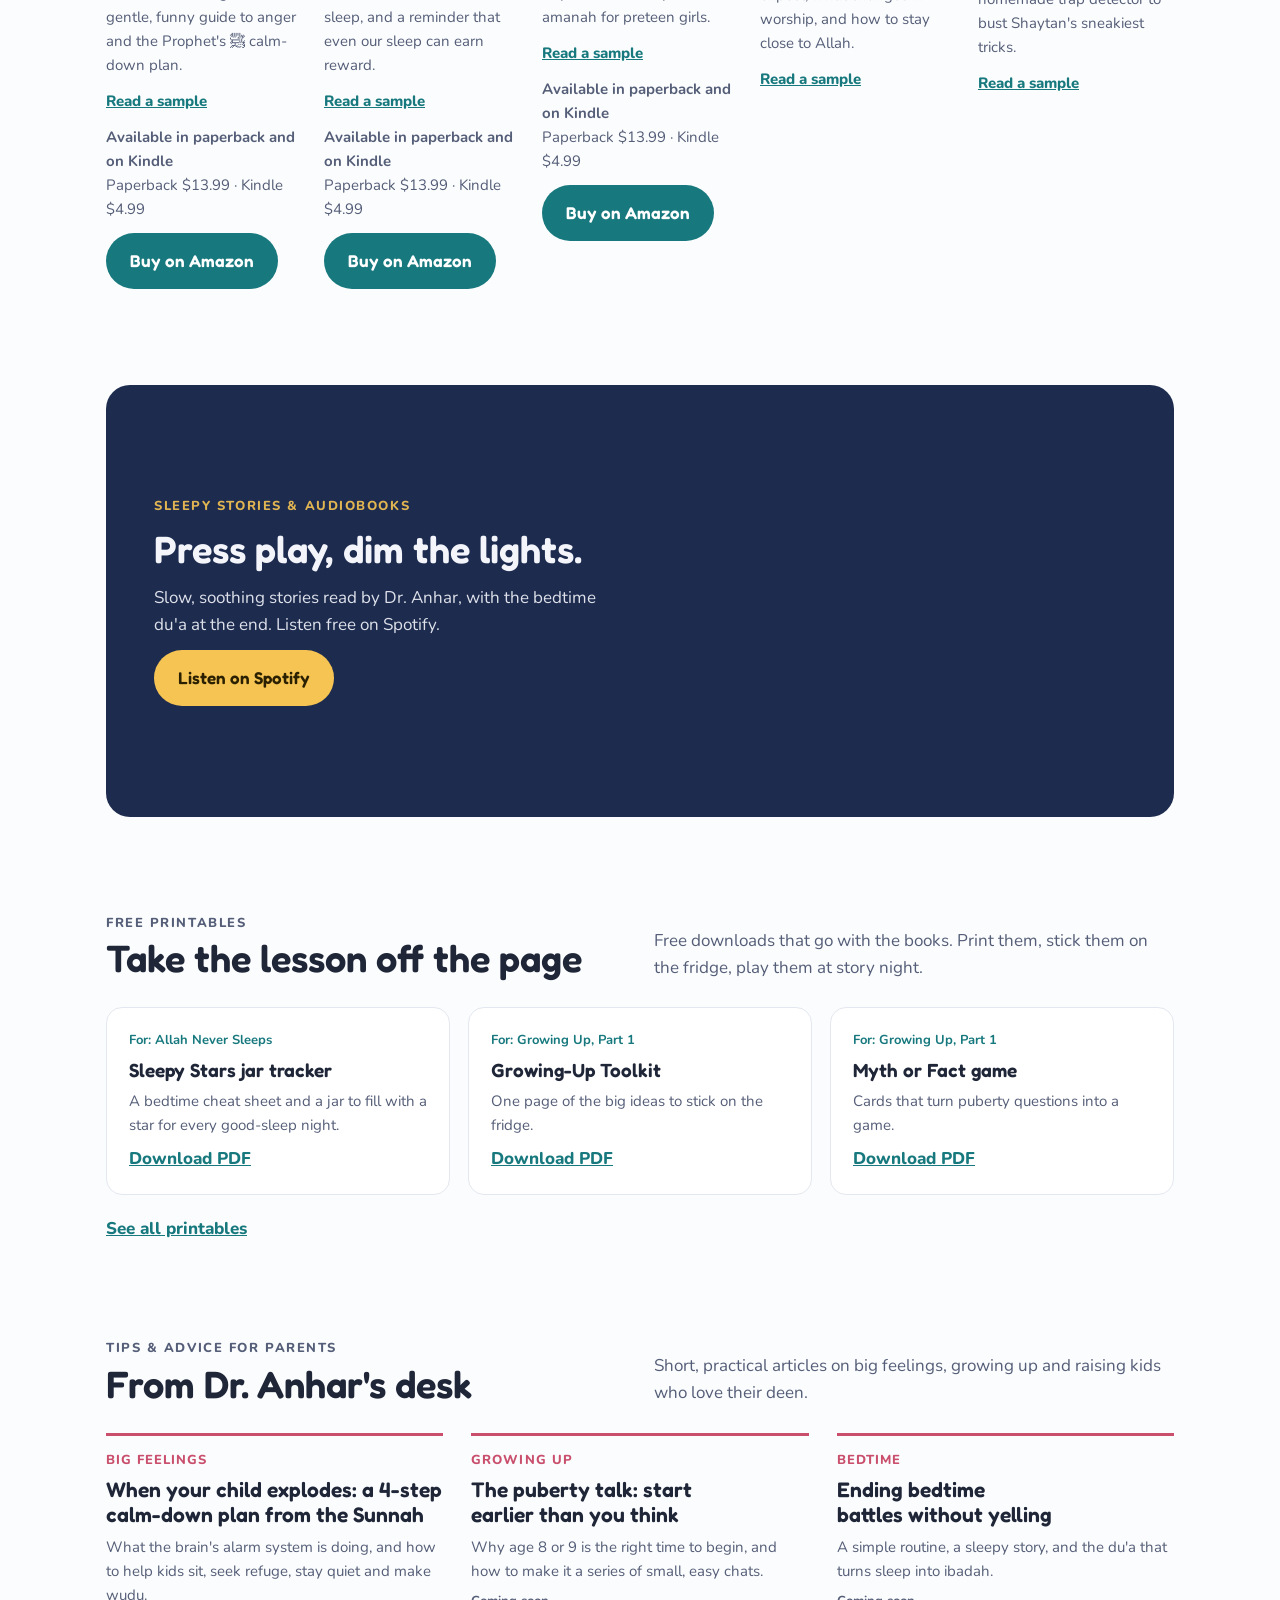
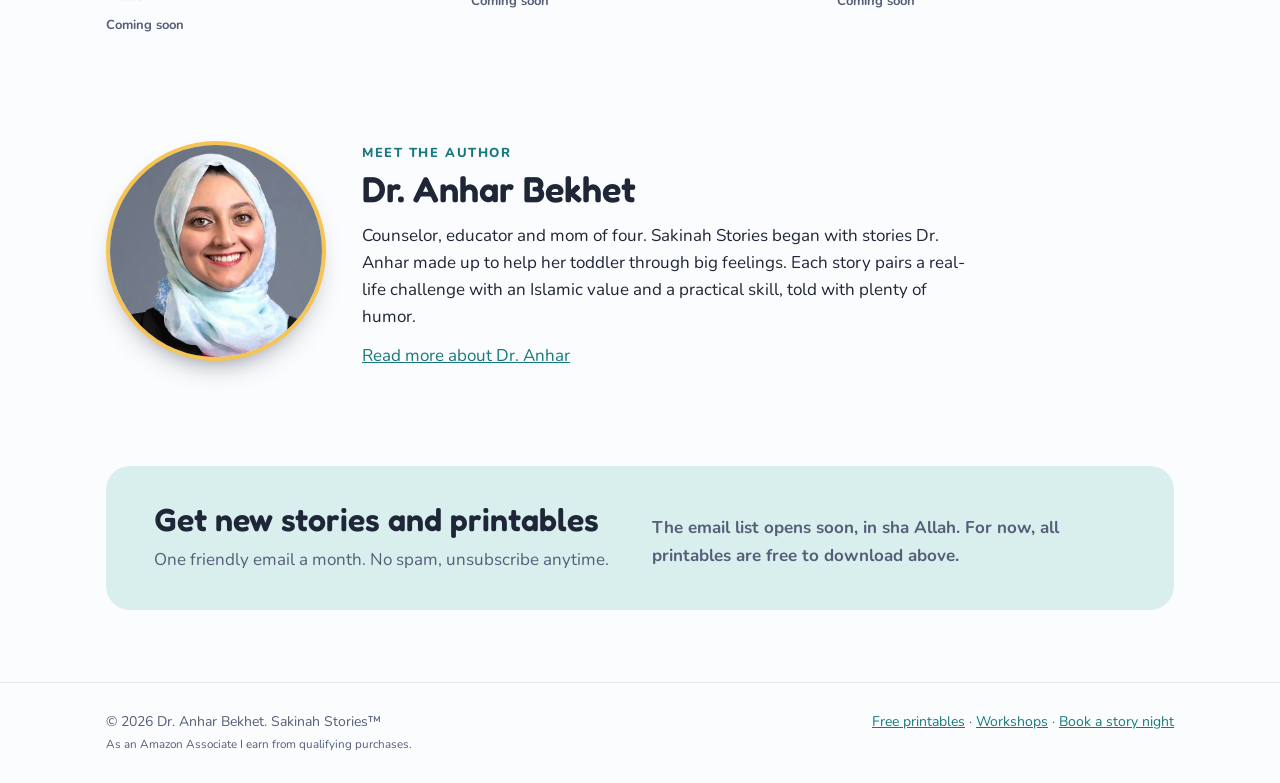
==== commit ca4ab427: "Add vision tagline, three paths and Workshops page Co-Authored-By: Claude Opus 5.5 <noreply@anthropi" ====
--- a/index.html
+++ b/index.html
@@ -21,13 +21,14 @@
 <div class="wrap">
 <nav class="top" aria-label="Main">
 <a class="logo" href="index.html"><svg width="30" height="30" viewBox="0 0 30 30" aria-hidden="true"><path d="M20 4a11 11 0 1 0 6 18A9 9 0 0 1 20 4z" fill="#f6c453"/></svg> Sakinah Stories<sup>™</sup></a>
-<ul><li><a class="l" href="books.html">Books</a></li><li><a class="l" href="sleepy-stories.html">Sleepy Stories</a></li><li><a class="l" href="printables.html">Free Printables</a></li><li><a class="l" href="blog.html">Tips &amp; Advice</a></li><li><a class="l" href="about.html">About</a></li><li><a class="l cta" href="book.html">Book Dr. Anhar</a></li></ul>
+<ul><li><a class="l" href="books.html">Books</a></li><li><a class="l" href="sleepy-stories.html">Sleepy Stories</a></li><li><a class="l" href="printables.html">Free Printables</a></li><li><a class="l" href="workshops.html">Workshops</a></li><li><a class="l" href="blog.html">Tips &amp; Advice</a></li><li><a class="l" href="about.html">About</a></li><li><a class="l cta" href="book.html">Book Dr. Anhar</a></li></ul>
 </nav>
 <div class="hero">
-<div><h1>Warm, funny stories that grow <em>calm hearts</em> and strong iman.</h1>
-<p class="lead">Islamic picture books, sleepy stories and practical tools for kids and the grown-ups who love them.</p>
+<div><p class="eyebrow gold">Strengthening communities, one family at a time.</p>
+<h1>Warm, funny stories that grow <em>calm hearts</em> and strong iman.</h1>
+<p class="lead">Sakinah Stories helps Muslim families build calm hearts and strong homes through stories, faith and practical skills, strengthening communities one family at a time.</p>
 <p class="byline">By Dr. Anhar Bekhet</p>
-<div class="btns"><a class="btn gold" href="books.html">See the books</a><a class="btn ghost" href="printables.html">Get free printables</a></div></div>
+<div class="btns"><a class="btn gold" href="books.html">See the books</a><a class="btn ghost" href="workshops.html">Explore workshops</a></div></div>
 <svg class="lantern" viewBox="0 0 300 300" role="img" aria-label="A glowing lantern under a crescent moon">
 <circle cx="150" cy="170" r="110" fill="#f6c453" opacity=".12" class="glow"/>
 <path d="M215 40a38 38 0 1 0 22 62a32 32 0 0 1-22-62z" fill="#f6c453"/>
@@ -41,6 +42,16 @@
 <svg class="hill" viewBox="0 0 1200 60" preserveAspectRatio="none" aria-hidden="true"><path d="M0 60V30C200 0 400 0 600 22S1000 50 1200 18V60z" fill="var(--bg)"/></svg>
 </header>
 <main id="main">
+
+<section class="block"><div class="wrap">
+<div class="sec-head"><div><p class="eyebrow">Find your path</p><h2>Three ways to grow together</h2></div>
+<p>Whether you're reading at bedtime, planning a parent night, or looking for something to print today, start here.</p></div>
+<div class="paths">
+<a class="path" href="books.html"><span class="path-icon" aria-hidden="true">📚</span><h3>Books for kids</h3><p>Warm, funny picture books and chapter books that pair a real-life challenge with an Islamic value and a skill kids can use the same day.</p><span class="go">See the books →</span></a>
+<a class="path" href="workshops.html"><span class="path-icon" aria-hidden="true">🤝</span><h3>Workshops for parents and communities</h3><p>Caring Discipline, the Sunnah Way, for parents of children 0 to 12, and Words That Build Bridges for families of teens.</p><span class="go">Explore workshops →</span></a>
+<a class="path" href="printables.html"><span class="path-icon" aria-hidden="true">🌙</span><h3>Free resources</h3><p>Printables that go with the books, and sleepy stories you can listen to free on Spotify.</p><span class="go">Get free printables →</span></a>
+</div>
+</div></section>
 
 <section class="block"><div class="wrap">
 <div class="sec-head"><div><p class="eyebrow">The Sakinah Stories series</p><h2>Books for story night</h2></div>
@@ -82,7 +93,7 @@
 </main>
 <footer><div class="wrap">
 <span>© 2026 Dr. Anhar Bekhet. Sakinah Stories™<br><small>As an Amazon Associate I earn from qualifying purchases.</small></span>
-<span><a href="printables.html">Free printables</a> · <a href="book.html">Book a story night</a></span>
+<span><a href="printables.html">Free printables</a> · <a href="workshops.html">Workshops</a> · <a href="book.html">Book a story night</a></span>
 </div></footer>
 </body>
 </html>
--- a/style.css
+++ b/style.css
@@ -169,3 +169,32 @@
 .pages img{flex:none;width:min(480px,80vw);height:auto;scroll-snap-align:start;border-radius:8px;box-shadow:0 6px 18px -10px rgba(20,30,60,.5)}
 .sample-foot{padding:4px 18px 18px;font-weight:700}
 .pages img.tall{width:auto;height:min(72vh,620px);max-width:80vw}
+/* paths + workshops */
+.paths{display:grid;grid-template-columns:repeat(3,1fr);gap:18px}
+.path{background:var(--surface);border:1px solid var(--line);border-radius:16px;padding:24px;display:flex;flex-direction:column;gap:10px;color:var(--ink);text-decoration:none;min-width:0;transition:transform .15s,box-shadow .15s}
+.path:hover,.path:focus-visible{transform:translateY(-2px);box-shadow:0 14px 28px -18px rgba(20,30,60,.5)}
+.path-icon{font-size:30px;line-height:1}
+.path h3{font-size:20px;font-weight:600}
+.path p{color:var(--muted);font-size:15px;flex:1;margin:0}
+.path .go{font-weight:800;color:var(--teal)}
+.stage{scroll-margin-top:24px;margin-bottom:48px}
+.stage:last-child{margin-bottom:0}
+.offer{scroll-margin-top:24px}
+.stage-nav{font-weight:700;margin:0 0 28px}
+.ws-link{font-weight:700}
+.bring-list{margin:0;padding-left:20px;display:grid;gap:10px;font-size:17px}
+.small-note{font-size:14px;opacity:.85}
+@media (max-width:860px){.paths{grid-template-columns:1fr}}
+.workshops{display:grid;grid-template-columns:repeat(2,1fr);gap:24px}
+.workshop{background:var(--surface);border:1px solid var(--line);border-radius:18px;padding:28px;display:flex;flex-direction:column;gap:12px;min-width:0;scroll-margin-top:24px}
+.workshop h2{font-size:clamp(24px,2.6vw,30px);font-weight:600;margin:0}
+.workshop h3{font-size:18px;font-weight:600;margin:6px 0 0}
+.workshop .eyebrow{margin:0;color:var(--rose)}
+.workshop dl{margin:0;display:grid;gap:4px;font-size:15px}
+.workshop dl div{display:flex;gap:8px;flex-wrap:wrap}
+.workshop dt{font-weight:800;color:var(--teal)}
+.workshop dd{margin:0}
+.workshop ul{margin:0;padding-left:20px;display:grid;gap:6px}
+.workshop .fits{color:var(--muted);font-size:15px;margin-top:auto}
+.workshop .btn{align-self:flex-start}
+@media (max-width:860px){.workshops{grid-template-columns:1fr}}
